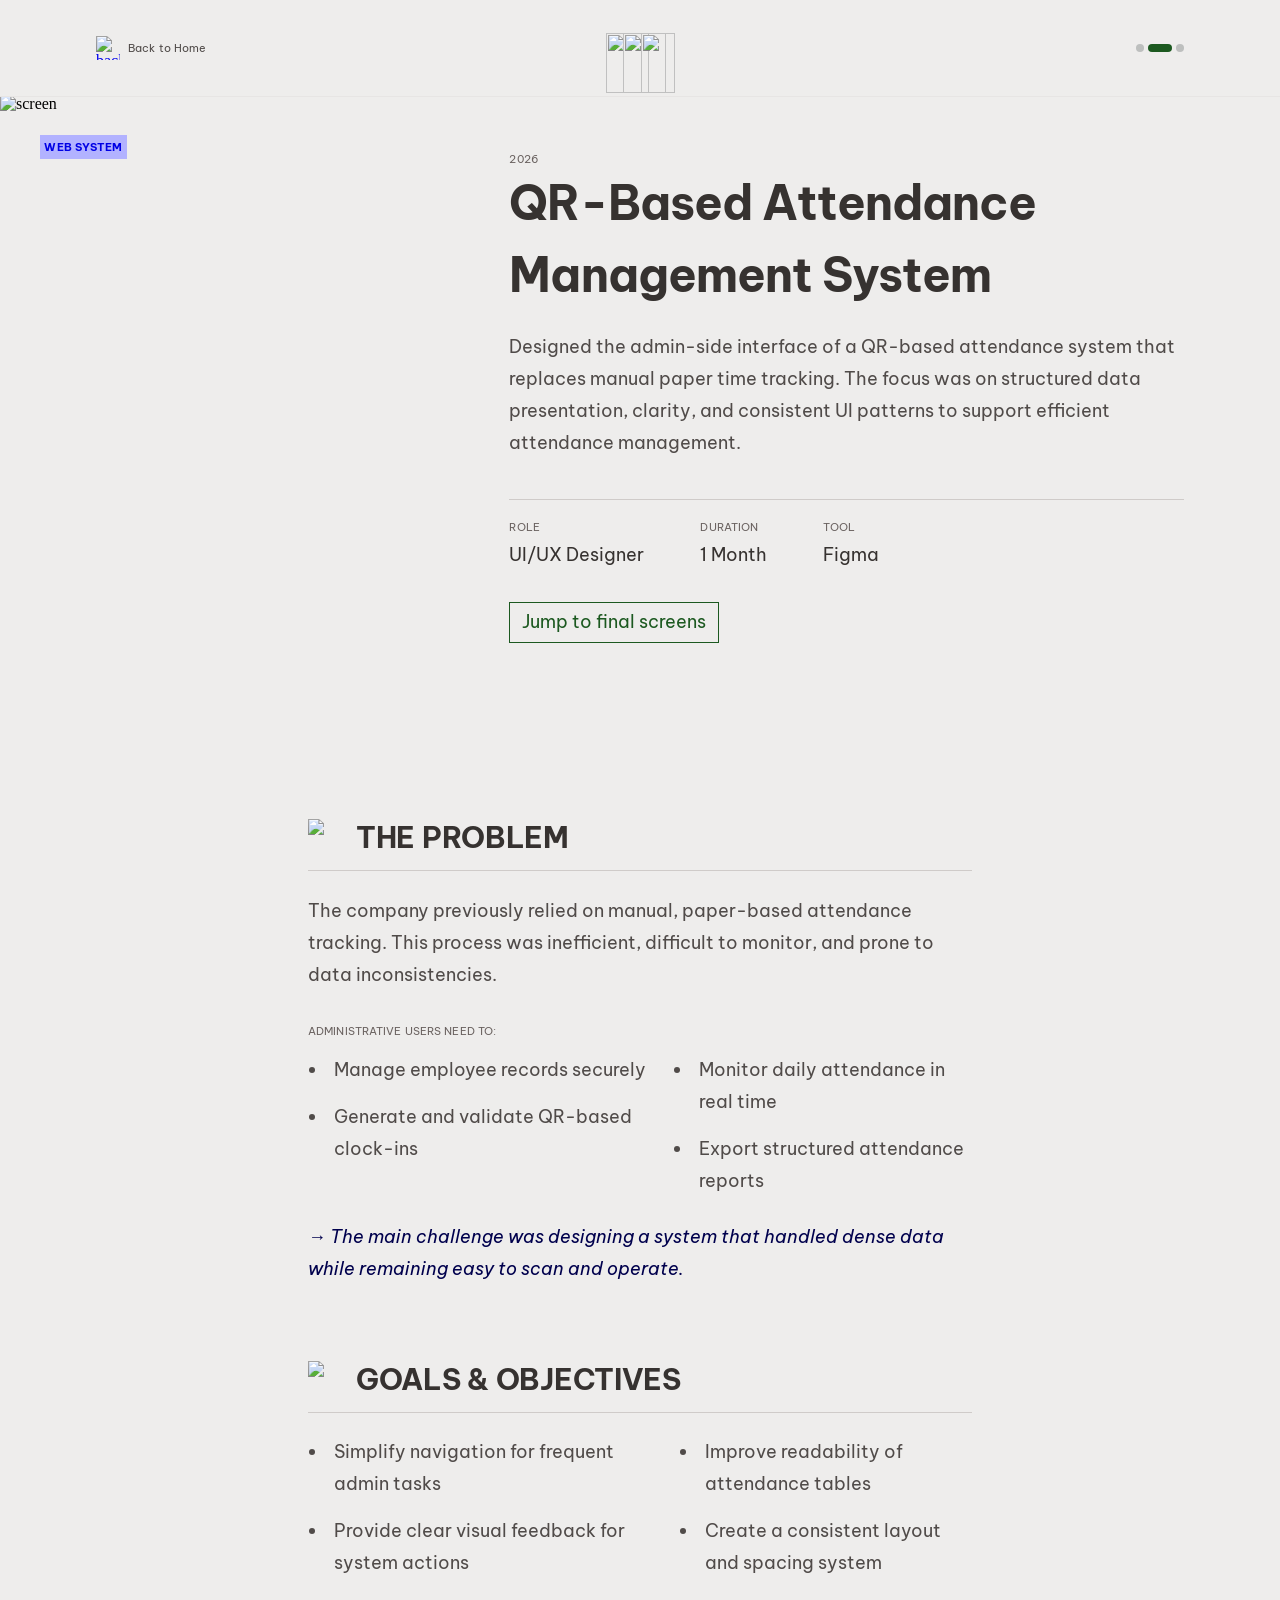
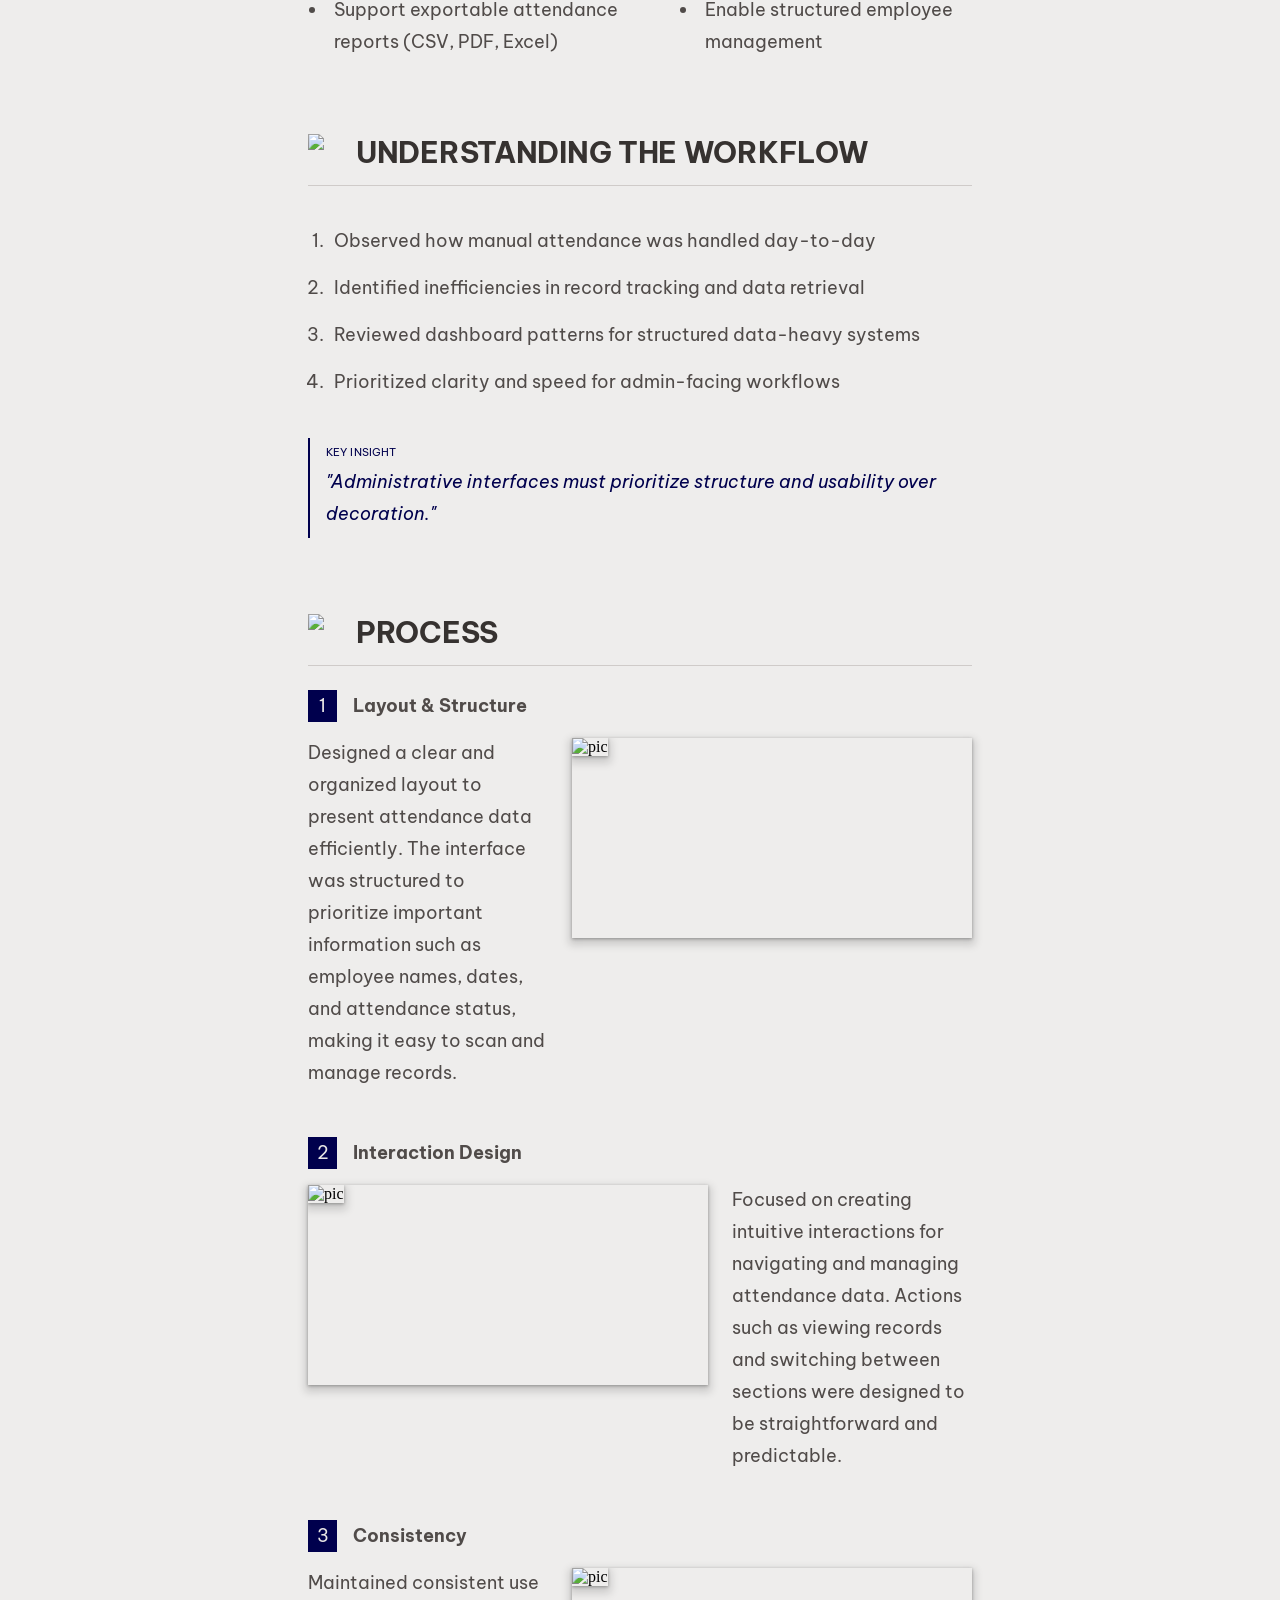
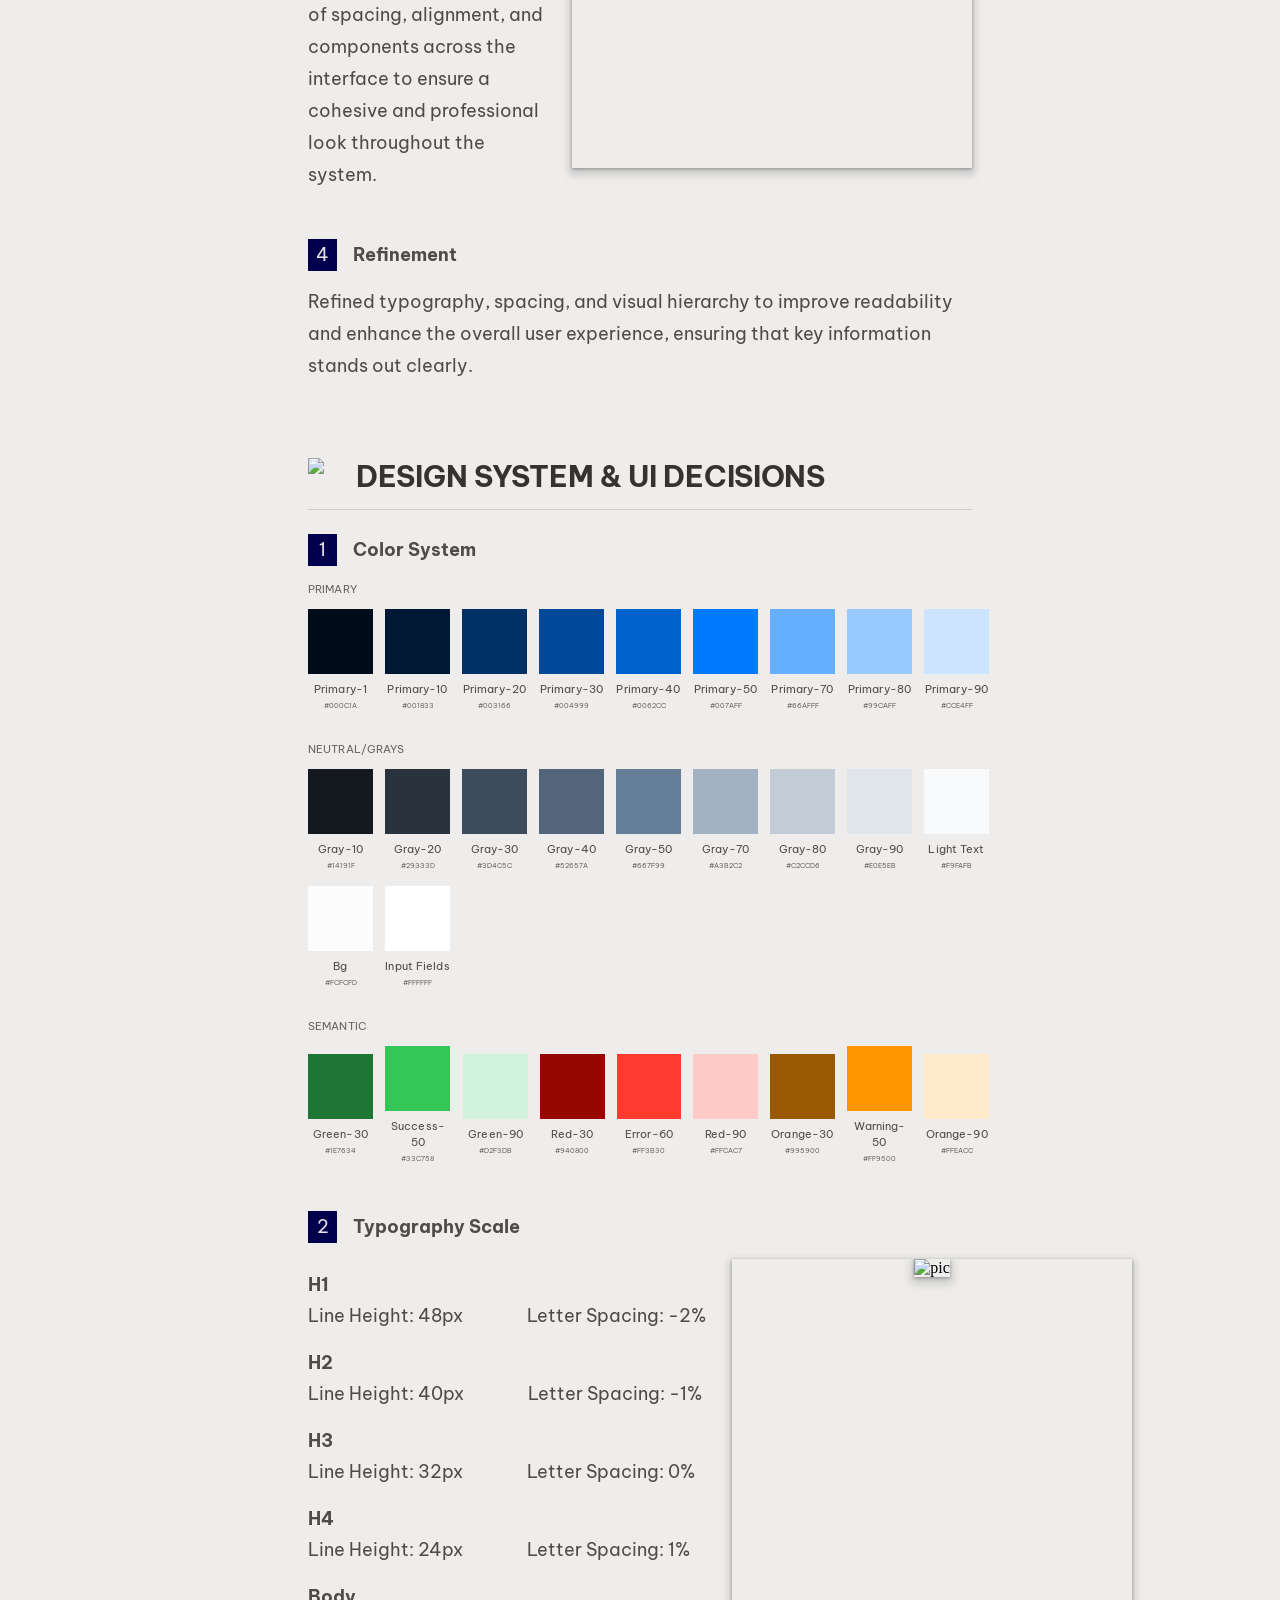
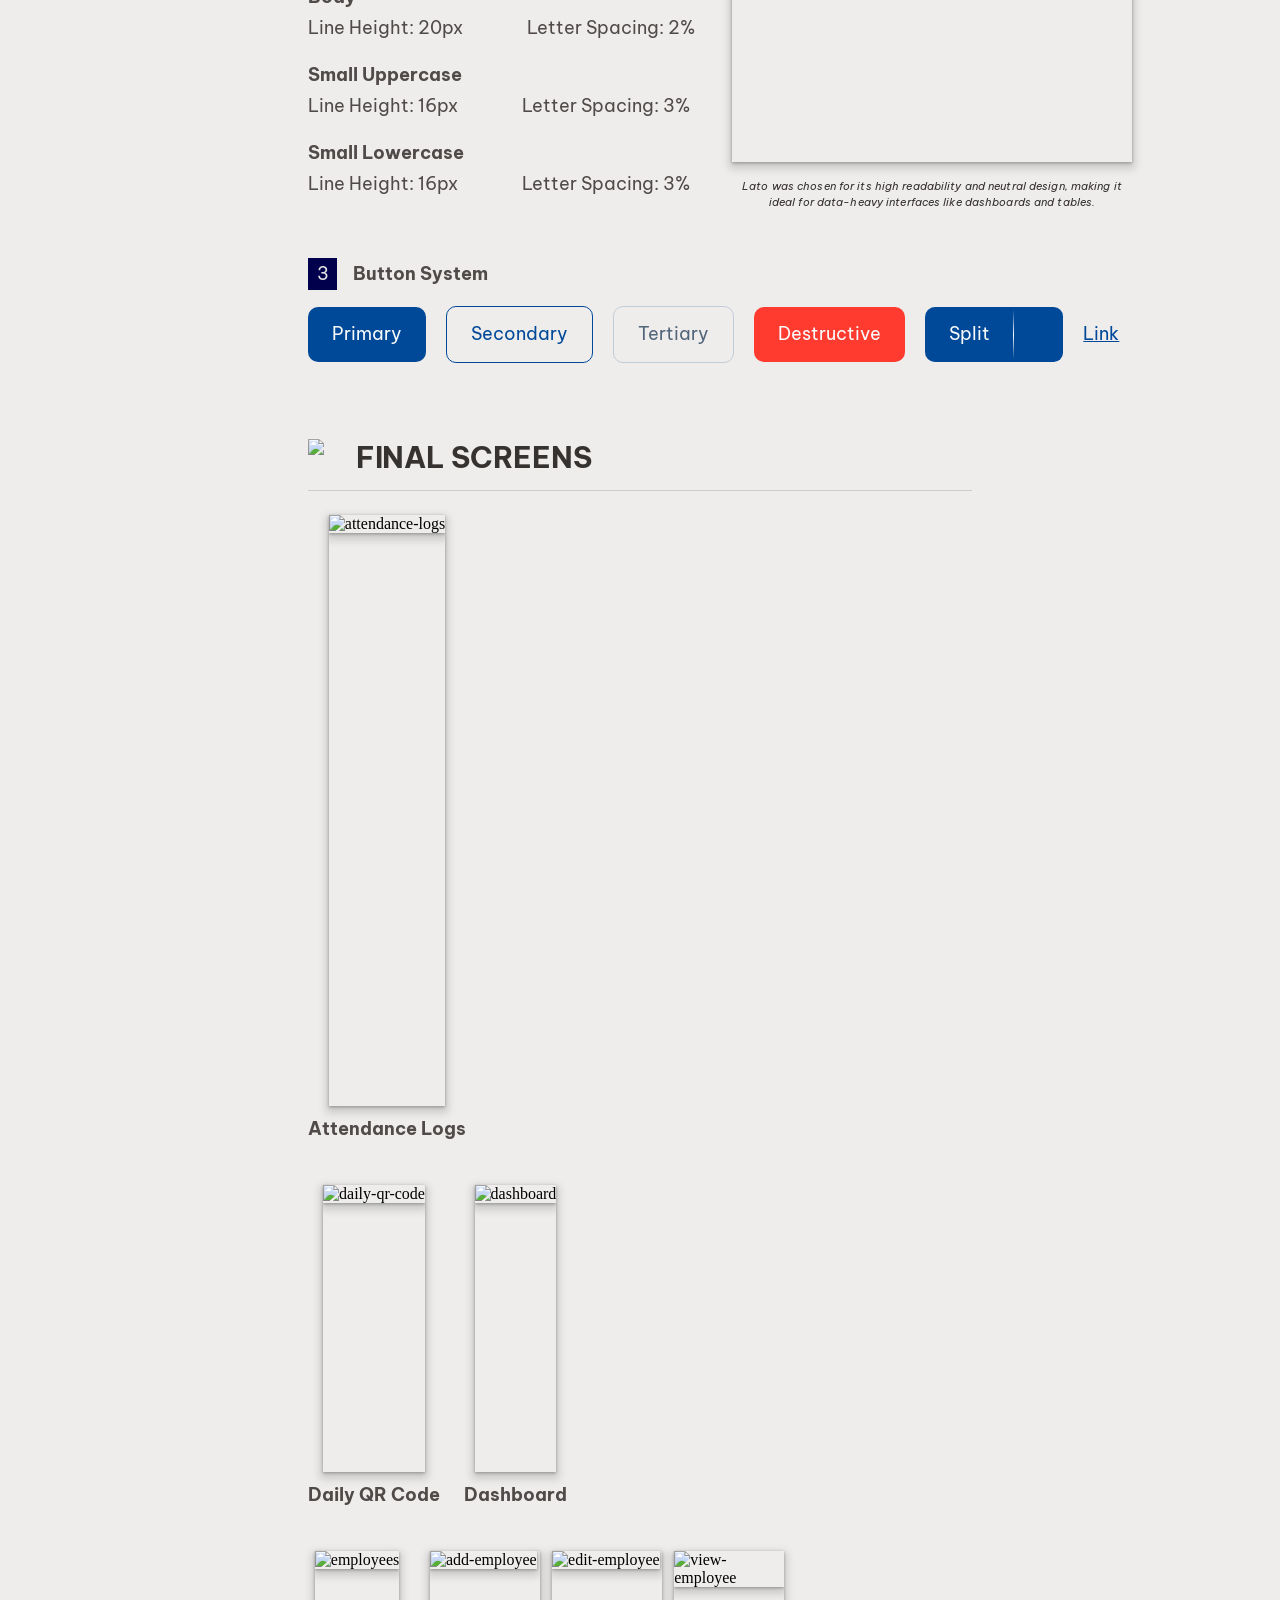
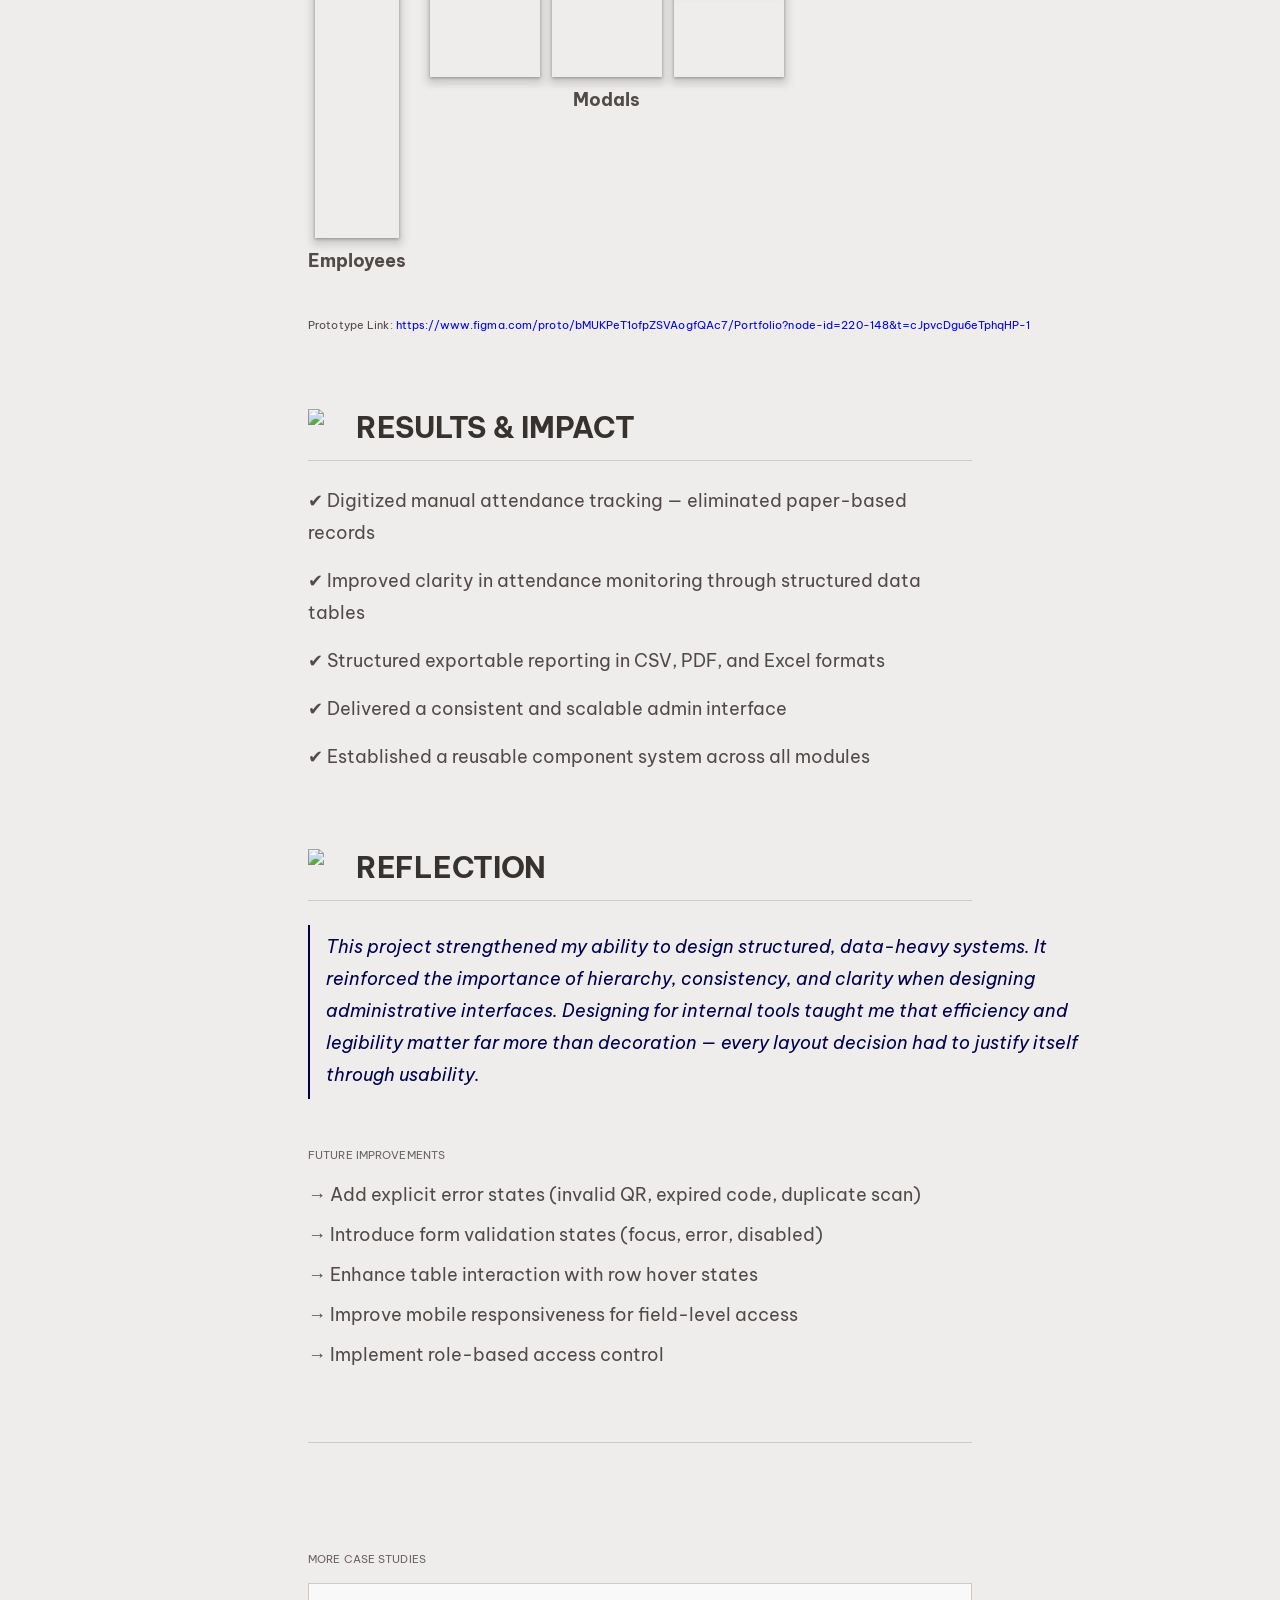
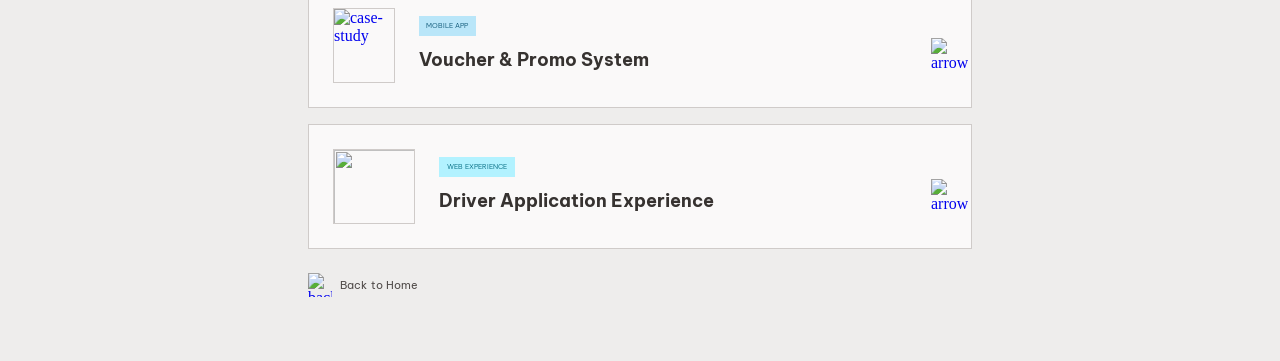
==== casestudy1.html @ ff1cb056 "portfolio launch" ====
<!DOCTYPE html>
<html>
  <head>
    <meta name="viewport" content="width=device-width, initial-scale=1" />
    <meta charset="utf-8" />
    <link rel="stylesheet" href="globals.css" />
    <link rel="stylesheet" href="styleguide.css" />
    <link rel="stylesheet" href="casestudiesstyle.css" />
    <link href="https://fonts.googleapis.com/css2?family=EB+Garamond:ital,wght@0,400;0,500&display=swap" rel="stylesheet">
    <link href="https://fonts.googleapis.com/css2?family=Be+Vietnam+Pro:wght@100;300;400;500;600;700;800;900&display=swap" rel="stylesheet">
  </head>
  <body>
    <div class="header">
        <div class="header-content">
            <a href="index.html#secondcs" class="back-button" style="text-decoration: none; cursor: pointer;">
                <img class="back-arrow" src="icons/back-arrow.svg" alt="back arrow">
                <div class="back-to-portfolio">Back to Home</div>
            </a>
            <div class="logo">
                <img class="r" src="images/r.png" />
                <img class="b" src="images/b.png" />
                <img class="j" src="images/j.png" />
            </div>
            <div class="next-page-indicator">
                <a href="casestudy4.html" class="previous-right-circle" style="text-decoration: none;"></a>
                <div class="long-rectangle-center"></div>
                <a href="casestudy2.html" class="next-left-circle" style="text-decoration: none;"></a>
            </div>
        </div>
    </div>
    <section class="hero">
        <div class="left-side">
            <img class="mockup" src="images/Mockuuups Free Clean desk with Dell display mockup.jpeg" alt="screen">
            <div class="tag">
                <div class="soft-app-border"><div class="soft-app">WEB SYSTEM</div></div>
            </div>
        </div>
        <div class="right-side">
            <div class="right-side-content">
                <div class="top-part">
                    <div class="date-and-title">
                        <div class="date">2026</div>
                        <div class="title">QR-Based Attendance Management System</div>
                    </div>
                    <p class="description">Designed the admin-side interface of a QR-based attendance system that replaces manual paper time tracking. The focus was on structured data presentation, clarity, and consistent UI patterns to support efficient attendance management.</p>
                </div>
                <div class="bottom-part">
                    <div class="role-content">
                        <div class="title">ROLE</div>
                        <div class="role">UI/UX Designer</div>
                    </div>
                    <div class="duration-content">
                        <div class="title">DURATION</div>
                        <div class="duration">1 Month</div>
                    </div>
                    <div class="tool-content">
                        <div class="title">TOOL</div>
                        <div class="tool">Figma</div>
                    </div>
                </div>
                <a href="#final" class="frame-7" style="text-decoration: none;">
                    <div class="text-wrapper-7">Jump to final screens</div>
                </a>
            </div>
        </div>
    </section>
    <section class="the-problem">
       <div class="title-and-icon">
            <div class="icon"><img src="icons/the problem.svg"></div>
            <div class="title">THE PROBLEM</div>
       </div>
       <p class="description">The company previously relied on manual, paper-based attendance tracking. This process was inefficient, difficult to monitor, and prone to data inconsistencies.</p>
       <div class="admin-user-needs">
            <div class="title">ADMINISTRATIVE USERS NEED TO:</div>
            <div class="content">
                <ul class="first-column">
                    <li class="manage">Manage employee records securely</li>
                    <li class="generate">Generate and validate QR-based clock-ins</li>
                </ul>
                <ul class="second-column">
                    <li class="monitor">Monitor daily attendance in real time</li>
                    <li class="export">Export structured attendance reports</li>
                </ul>
            </div>
        </div>
        <div class="challenge">→ The main challenge was designing a system that handled dense data while remaining easy to scan and operate.</div>
       </div>
    </section>
    <section class="goals-and-objectives">
        <div class="title-and-icon">
            <div class="icon"><img src="icons/goals & objectives.svg"></div>
            <div class="title">GOALS & OBJECTIVES</div>
       </div>
       <div class="content">
            <ul class="first-column">
                <li class="manage">Simplify navigation for frequent admin tasks</li>
                <li class="generate">Provide clear visual feedback for system actions</li>
                <li class="generate">Support exportable attendance reports (CSV, PDF, Excel)</li>
            </ul>
            <ul class="second-column">
                <li class="monitor">Improve readability of attendance tables</li>
                <li class="export">Create a consistent layout and spacing system</li>
                <li class="generate">Enable structured employee management</li>
            </ul>
        </div>
    </section>
    <section class="understanding-the-workflow">
        <div class="title-and-icon">
            <div class="icon"><img src="icons/understanding the workflow.svg"></div>
            <div class="title">UNDERSTANDING THE WORKFLOW</div>
       </div>
        <div class="content">
            <ol class="steps">
                <li class="observed">Observed how manual attendance was handled day-to-day</li>
                <li class="identified">Identified inefficiencies in record tracking and data retrieval</li>
                <li class="reviewed">Reviewed dashboard patterns for structured data-heavy systems</li>
                <li class="prioritized">Prioritized clarity and speed for admin-facing workflows</li>
            </ol>
        </div>
        <div class="insight">
            <div class="key-insight">KEY INSIGHT</div>
            <div class="challenge">"Administrative interfaces must prioritize structure and usability over decoration."
        </div>
    </section>
    <section class="process">
        <div class="title-and-icon">
            <div class="icon"><img src="icons/process.svg"></div>
            <div class="title">PROCESS</div>
       </div>
        <div class="layout-and-hierarchy">
            <div class="process-title">
                <div class="border"><div class="number">1</div></div>
                <div class="name">Layout & Structure</div>
            </div>
            <div class="content">
                <div class="text-side">Designed a clear and organized layout to present attendance data efficiently. The interface was structured to prioritize important information such as employee names, dates, and attendance status, making it easy to scan and manage records.
                </div>
                <div class="picture-side">
                    <div class="image-container">
                        <img class="picture-2" src="images/layout & hierarchy.png" alt="pic">
                        <div class="image-overlay">
                            <button class="overlay-btn zoom-btn">Click for a larger view</button>
                            <button class="overlay-btn stay-btn">Stay with this view</button>
                        </div>
                    </div>
                </div>
            </div>
        </div>
        <div class="grid-and-spacing">
            <div class="process-title">
                <div class="border"><div class="number">2</div></div>
                <div class="name">Interaction Design</div>
            </div>
            <div class="content">
                <div class="picture-side">
                    <div class="image-container">
                        <img class="picture" src="images/interaction design cs1.png" alt="pic">
                        <div class="image-overlay">
                            <button class="overlay-btn zoom-btn">Click for a larger view</button>
                            <button class="overlay-btn stay-btn">Stay with this view</button>
                        </div>
                    </div>
                </div>
                <div class="text-side">Focused on creating intuitive interactions for navigating and managing attendance data. Actions such as viewing records and switching between sections were designed to be straightforward and predictable.</div>
            </div>
        </div>
        <div class="typography">
            <div class="process-title">
                <div class="border"><div class="number">3</div></div>
                <div class="name">Consistency</div>
            </div>
            <div class="content">
                <div class="text-side">Maintained consistent use of spacing, alignment, and components across the interface to ensure a cohesive and professional look throughout the system.</div>
                <div class="picture-side">
                    <div class="image-container">
                        <img class="picture" src="images/consistency qr.png" alt="pic">
                        <div class="image-overlay">
                            <button class="overlay-btn zoom-btn">Click for a larger view</button>
                            <button class="overlay-btn stay-btn">Stay with this view</button>
                        </div>
                    </div>
                </div>
            </div>
        </div>
        <div class="refinement">
            <div class="process-title">
                <div class="border"><div class="number">4</div></div>
                <div class="name">Refinement</div>
            </div>
            <div class="content">
                <div class="text-side">Refined typography, spacing, and visual hierarchy to improve readability and enhance the overall user experience, ensuring that key information stands out clearly.</div>
            </div>
        </div>
    </section>
    <section class="design-system-and-ui-decisions">
        <div class="title-and-icon">
            <div class="icon"><img src="icons/design system & ui decisions.svg"></div>
            <div class="title">DESIGN SYSTEM & UI DECISIONS</div>
       </div>
       <div class="color-system">
            <div class="design-system-title">
                <div class="border"><div class="number">1</div></div>
                <div class="name">Color System</div>
            </div>
            <div class="primary-colors">
                <div class="primary">PRIMARY</div>
                <div class="colors">
                    <div class="primary-1">
                        <div class="rectangle"></div>
                        <div class="name-and-hex">
                            <div class="color-name">Primary-1</div>
                            <div class="hex">#000C1A</div>
                        </div>
                    </div>
                    <div class="primary-10">
                        <div class="rectangle"></div>
                        <div class="name-and-hex">
                            <div class="color-name">Primary-10</div>
                            <div class="hex">#001833</div>
                        </div>
                    </div>
                    <div class="primary-20">
                        <div class="rectangle"></div>
                        <div class="name-and-hex">
                            <div class="color-name">Primary-20</div>
                            <div class="hex">#003166</div>
                        </div>
                    </div>
                    <div class="primary-30">
                        <div class="rectangle"></div>
                        <div class="name-and-hex">
                            <div class="color-name">Primary-30</div>
                            <div class="hex">#004999</div>
                        </div>
                    </div>
                    <div class="primary-40">
                        <div class="rectangle"></div>
                        <div class="name-and-hex">
                            <div class="color-name">Primary-40</div>
                            <div class="hex">#0062CC</div>
                        </div>
                    </div>
                    <div class="primary-50">
                        <div class="rectangle"></div>
                        <div class="name-and-hex">
                            <div class="color-name">Primary-50</div>
                            <div class="hex">#007AFF</div>
                        </div>
                    </div>
                    <div class="primary-70">
                        <div class="rectangle"></div>
                        <div class="name-and-hex">
                            <div class="color-name">Primary-70</div>
                            <div class="hex">#66AFFF</div>
                        </div>
                    </div>
                    <div class="primary-80">
                        <div class="rectangle"></div>
                        <div class="name-and-hex">
                            <div class="color-name">Primary-80</div>
                            <div class="hex">#99CAFF</div>
                        </div>
                    </div>
                    <div class="primary-90">
                        <div class="rectangle"></div>
                        <div class="name-and-hex">
                            <div class="color-name">Primary-90</div>
                            <div class="hex">#CCE4FF</div>
                        </div>
                    </div>
                </div>
            </div>
            <div class="neutral-colors">
                <div class="neutral">NEUTRAL/GRAYS</div>
                <div class="colors">
                    <div class="gray-10">
                        <div class="rectangle"></div>
                        <div class="name-and-hex">
                            <div class="color-name">Gray-10</div>
                            <div class="hex">#14191F</div>
                        </div>
                    </div>
                    <div class="gray-20">
                        <div class="rectangle"></div>
                        <div class="name-and-hex">
                            <div class="color-name">Gray-20</div>
                            <div class="hex">#29333D</div>
                        </div>
                    </div>
                    <div class="gray-30">
                        <div class="rectangle"></div>
                        <div class="name-and-hex">
                            <div class="color-name">Gray-30</div>
                            <div class="hex">#3D4C5C</div>
                        </div>
                    </div>
                    <div class="gray-40">
                        <div class="rectangle"></div>
                        <div class="name-and-hex">
                            <div class="color-name">Gray-40</div>
                            <div class="hex">#52657A</div>
                        </div>
                    </div>
                    <div class="gray-50">
                        <div class="rectangle"></div>
                        <div class="name-and-hex">
                            <div class="color-name">Gray-50</div>
                            <div class="hex">#667F99</div>
                        </div>
                    </div>
                    <div class="gray-70">
                        <div class="rectangle"></div>
                        <div class="name-and-hex">
                            <div class="color-name">Gray-70</div>
                            <div class="hex">#A3B2C2</div>
                        </div>
                    </div>
                    <div class="gray-80">
                        <div class="rectangle"></div>
                        <div class="name-and-hex">
                            <div class="color-name">Gray-80</div>
                            <div class="hex">#C2CCD6</div>
                        </div>
                    </div>
                    <div class="gray-90">
                        <div class="rectangle"></div>
                        <div class="name-and-hex">
                            <div class="color-name">Gray-90</div>
                            <div class="hex">#E0E5EB</div>
                        </div>
                    </div>
                    <div class="light-text">
                        <div class="rectangle"></div>
                        <div class="name-and-hex">
                            <div class="color-name">Light Text</div>
                            <div class="hex">#F9FAFB</div>
                        </div>
                    </div>
                </div>
                <div class="second-row">
                    <div class="bg">
                        <div class="rectangle"></div>
                        <div class="name-and-hex">
                            <div class="color-name">Bg</div>
                            <div class="hex">#FCFCFD</div>
                        </div>
                    </div>
                    <div class="input-fields">
                        <div class="rectangle"></div>
                        <div class="name-and-hex">
                            <div class="color-name">Input Fields</div>
                            <div class="hex">#FFFFFF</div>
                        </div>
                    </div>
                </div>
            </div>
            <div class="semantic-colors">
                <div class="semantic">SEMANTIC</div>
                <div class="colors">
                    <div class="green-30">
                        <div class="rectangle"></div>
                        <div class="name-and-hex">
                            <div class="color-name">Green-30</div>
                            <div class="hex">#1E7634</div>
                        </div>
                    </div>
                    <div class="success-50">
                        <div class="rectangle"></div>
                        <div class="name-and-hex">
                            <div class="color-name">Success-50</div>
                            <div class="hex">#33C758</div>
                        </div>
                    </div>
                    <div class="green-90">
                        <div class="rectangle"></div>
                        <div class="name-and-hex">
                            <div class="color-name">Green-90</div>
                            <div class="hex">#D2F3DB</div>
                        </div>
                    </div>
                    <div class="red-30">
                        <div class="rectangle"></div>
                        <div class="name-and-hex">
                            <div class="color-name">Red-30</div>
                            <div class="hex">#940800</div>
                        </div>
                    </div>
                    <div class="error-60">
                        <div class="rectangle"></div>
                        <div class="name-and-hex">
                            <div class="color-name">Error-60</div>
                            <div class="hex">#FF3B30</div>
                        </div>
                    </div>
                    <div class="red-90">
                        <div class="rectangle"></div>
                        <div class="name-and-hex">
                            <div class="color-name">Red-90</div>
                            <div class="hex">#FFCAC7</div>
                        </div>
                    </div>
                    <div class="orange-30">
                        <div class="rectangle"></div>
                        <div class="name-and-hex">
                            <div class="color-name">Orange-30</div>
                            <div class="hex">#995900</div>
                        </div>
                    </div>
                    <div class="warning-50">
                        <div class="rectangle"></div>
                        <div class="name-and-hex">
                            <div class="color-name">Warning-50</div>
                            <div class="hex">#FF9500</div>
                        </div>
                    </div>
                    <div class="orange-90">
                        <div class="rectangle"></div>
                        <div class="name-and-hex">
                            <div class="color-name">Orange-90</div>
                            <div class="hex">#FFEACC</div>
                        </div>
                    </div>
                </div>
            </div>
       </div>
       <div class="typography-scale">
            <div class="design-system-title">
                <div class="border"><div class="number">2</div></div>
                <div class="name">Typography Scale</div>
            </div>
            <div class="content">
                <div class="scale">
                    <div class="h1">
                        <div class="scale-title">H1</div>
                        <div class="scale-info">
                            <div class="line-height">Line Height: 48px</div>
                            <div class="letter-spacing">Letter Spacing: -2%</div>
                        </div>
                    </div>
                    <div class="h2">
                        <div class="scale-title">H2</div>
                        <div class="scale-info">
                            <div class="line-height">Line Height: 40px</div>
                            <div class="letter-spacing">Letter Spacing: -1%</div>
                        </div>
                    </div>
                    <div class="h3">
                        <div class="scale-title">H3</div>
                        <div class="scale-info">
                            <div class="line-height">Line Height: 32px</div>
                            <div class="letter-spacing">Letter Spacing: 0%</div>
                        </div>
                    </div>
                    <div class="h4">
                        <div class="scale-title">H4</div>
                        <div class="scale-info">
                            <div class="line-height">Line Height: 24px</div>
                            <div class="letter-spacing">Letter Spacing: 1%</div>
                        </div>
                    </div>
                    <div class="body">
                        <div class="scale-title">Body</div>
                        <div class="scale-info">
                            <div class="line-height">Line Height: 20px</div>
                            <div class="letter-spacing">Letter Spacing: 2%</div>
                        </div>
                    </div>
                    <div class="small-uppercase">
                        <div class="scale-title">Small Uppercase</div>
                        <div class="scale-info">
                            <div class="line-height">Line Height: 16px</div>
                            <div class="letter-spacing">Letter Spacing: 3%</div>
                        </div>
                    </div>
                    <div class="small-lowercase">
                        <div class="scale-title">Small Lowercase</div>
                        <div class="scale-info">
                            <div class="line-height">Line Height: 16px</div>
                            <div class="letter-spacing">Letter Spacing: 3%</div>
                        </div>
                    </div>
                </div>
                <div class="scale-picture">
                    <div class="image-container">
                        <img class="scale-pic" src="images/typography scale.png" alt="pic">
                        <div class="image-overlay">
                            <button class="overlay-btn zoom-btn">Click for a larger view</button>
                            <button class="overlay-btn stay-btn">Stay with this view</button>
                        </div>
                    </div>
                    <p class="font-explain">Lato was chosen for its high readability and neutral design, making it ideal for data-heavy interfaces like dashboards and tables.</p>
                </div>
            </div>
       </div>
       <div class="button-system">
            <div class="design-system-title">
                <div class="border"><div class="number">3</div></div>
                <div class="name">Button System</div>
            </div>
            <div class="button-types">
                <div class="primary-button">
                    <div class="button-name">Primary</div>
                </div>
                <div class="secondary-button">
                    <div class="button-name">Secondary</div>
                </div>
                <div class="tertiary-button">
                    <div class="button-name">Tertiary</div>
                </div>
                <div class="destructive-button">
                    <div class="button-name">Destructive</div>
                </div>
                <div class="split-button">
                    <div class="split-button-border">
                        <div class="button-name">Split</div>
                    </div>
                    <div class="dropdown">
                        <div class="dropdown-icon">
                            <img class="drop-icon" src="icons/dropdown.svg" alt="">
                        </div>
                    </div>
                </div>
                <div class="link">
                    <div class="button-name">Link</div>
                </div>
            </div>
       </div>
    </section>
    <section class="final-screens" id="final">
        <div class="title-and-icon">
            <div class="icon"><img src="icons/final screens.svg"></div>
            <div class="title">FINAL SCREENS</div>
       </div>
       <div class="pic-contents">
            <div class="first-set">
                <div class="attendance-logs">
                    <div class="attendance-logs-info">
                        <div class="image-container">
                            <img class="attendance-logs-pic" src="images/🔗 Attendance Logs page.png" alt="attendance-logs">
                            <div class="image-overlay">
                                <button class="overlay-btn zoom-btn">Click for a larger view</button>
                                <button class="overlay-btn stay-btn">Stay with this view</button>
                            </div>
                        </div>
                    </div>
                    <div class=
                    "pic-name">Attendance Logs</div>
                </div>
            </div>
            <div class="second-set">
                <div class="daily-qr-code">
                    <div class="daily-qr-code-info">
                        <div class="image-container">
                            <img class="daily-qr-code-pic" src="images/Daily QR Code page.png" alt="daily-qr-code">
                            <div class="image-overlay">
                                <button class="overlay-btn zoom-btn">Click for a larger view</button>
                                <button class="overlay-btn stay-btn">Stay with this view</button>
                            </div>
                        </div>
                    </div>
                    <div class="pic-name">Daily QR Code</div>
                </div>
                <div class="dashboard">
                    <div class="dashboard-info">
                        <div class="image-container">
                            <img class="dashboard-pic" src="images/Dashboard page.png" alt="dashboard">
                            <div class="image-overlay">
                                <button class="overlay-btn zoom-btn">Click for a larger view</button>
                                <button class="overlay-btn stay-btn">Stay with this view</button>
                            </div>
                        </div>
                    </div>
                    <div class="pic-name">Dashboard</div>
                </div>
            </div>
            <div class="third-set">
                <div class="employees">
                    <div class="employees-info">
                        <div class="image-container">
                            <img class="employees-pic" src="images/Employees page.png" alt="employees">
                            <div class="image-overlay">
                                <button class="overlay-btn zoom-btn">Click for a larger view</button>
                                <button class="overlay-btn stay-btn">Stay with this view</button>
                            </div>
                        </div>
                    </div>
                    <div class="pic-name">Employees</div>
                </div>
                <div class="modals">
                    <div class="modals-info">
                        <div class="image-container">
                            <img class="modals-pic" src="images/add employee modal.png" alt="add-employee">
                            <div class="image-overlay">
                                <button class="overlay-btn zoom-btn">Click for a larger view</button>
                                <button class="overlay-btn stay-btn">Stay with this view</button>
                            </div>
                        </div>
                        <div class="image-container">
                            <img class="modals-pic" src="images/edit employee modal.png" alt="edit-employee">
                            <div class="image-overlay">
                                <button class="overlay-btn zoom-btn">Click for a larger view</button>
                                <button class="overlay-btn stay-btn">Stay with this view</button>
                            </div>
                        </div>
                        <div class="image-container">
                            <img class="modals-pic" src="images/view employee modal.png" alt="view-employee">
                            <div class="image-overlay">
                                <button class="overlay-btn zoom-btn">Click for a larger view</button>
                                <button class="overlay-btn stay-btn">Stay with this view</button>
                            </div>
                        </div>
                    </div>
                    <div class="pic-name">Modals</div>
                </div>
            </div>
            <div class="prototype-link">
            Prototype Link: <a href="https://www.figma.com/proto/bMUKPeT1ofpZSVAogfQAc7/Portfolio?node-id=220-148&t=cJpvcDgu6eTphqHP-1" target="_blank">https://www.figma.com/proto/bMUKPeT1ofpZSVAogfQAc7/Portfolio?node-id=220-148&t=cJpvcDgu6eTphqHP-1</a>
            </div>
       </div>
    </section>
    <section class="results-and-impact">
        <div class="title-and-icon">
            <div class="icon"><img src="icons/result and impact.svg"></div>
            <div class="title">RESULTS & IMPACT</div>
       </div>
       <div class="results-content">
            <div class="results-text">✔ Digitized manual attendance tracking — eliminated paper-based records</div>
            <div class="results-text">✔ Improved clarity in attendance monitoring through structured data tables</div>
            <div class="results-text">✔ Structured exportable reporting in CSV, PDF, and Excel formats</div>
            <div class="results-text">✔ Delivered a consistent and scalable admin interface</div>
            <div class="results-text">✔ Established a reusable component system across all modules</div>
       </div>
    </section>
    <section class="reflection">
        <div class="title-and-icon">
            <div class="icon"><img src="icons/reflection.svg"></div>
            <div class="title">REFLECTION</div>
       </div>
       <div class="reflection-content">
            <div class="reflection-box">
                <p class="reflection-text">This project strengthened my ability to design structured, data-heavy systems. It reinforced the importance of hierarchy, consistency, and clarity when designing administrative interfaces. Designing for internal tools taught me that efficiency and legibility matter far more than decoration — every layout decision had to justify itself through usability.</p>
            </div>
            <div class="future-improvements">
                <div class="future-improvements-title">FUTURE IMPROVEMENTS</div>
                <div class="future-improvements-content">
                    <div class="future-improvements-text">→ Add explicit error states (invalid QR, expired code, duplicate scan)</div>
                    <div class="future-improvements-text">→ Introduce form validation states (focus, error, disabled)</div>
                    <div class="future-improvements-text">→ Enhance table interaction with row hover states</div>
                    <div class="future-improvements-text">→ Improve mobile responsiveness for field-level access</div>
                    <div class="future-improvements-text">→ Implement role-based access control</div>
                </div>
            </div>
       </div>
    </section>
    <section class="more-case-studies">
        <div class="option">
            <div class="more-case-studies-title">MORE CASE STUDIES</div>
            <a class="next-case-study-border" href="casestudy2.html" style="text-decoration: none; cursor: pointer;">
                <div class="next-case-study">
                    <div class="next-case-study-content">
                        <img class="next-case-study-pic" src="images/Cards.png" alt="case-study">
                        <div class="soft-app-and-title">
                            <div class="more-case-studies-soft-app-border">
                                <div class="soft-app-name">MOBILE APP</div>
                            </div>
                            <div class="next-case-study-title">Voucher & Promo System</div>
                        </div>
                    </div>
                    <div class="more-case-studies-arrow">
                        <img class="more-arrow" src="icons/more case studies arrow.svg" alt="arrow">
                    </div>
                </div>
            </a>
            <a class="next-case-study-border" href="casestudy3.html" style="text-decoration: none; cursor: pointer;">
                <div class="next-case-study">
                    <div class="next-case-study-content">
                        <img class="next-case-study-pic" src="images/_Apply as Driver_ page.png" alt="">
                        <div class="soft-app-and-title">
                            <div class="more-case-studies-soft-app-border-2">
                                <div class="soft-app-name-2">WEB EXPERIENCE</div>
                            </div>
                            <div class="next-case-study-title">Driver Application Experience</div>
                        </div>
                    </div>
                    <div class="more-case-studies-arrow">
                        <img class="more-arrow" src="icons/more case studies arrow.svg" alt="arrow">
                    </div>
                </div>
            </a>
        </div>
        <a href="index.html#secondcs" class="back-button" style="text-decoration: none; cursor: pointer;">
            <img class="back-arrow" src="icons/back-arrow.svg" alt="back arrow">
            <div class="back-to-portfolio">Back to Home</div>
        </a>
    </section>
    <div id="lightbox-overlay" class="lightbox-hidden">
        <span id="lightbox-close">&times;</span>
        <img id="lightbox-img" src="" alt="Large View">
    </div>
    <button id="back-to-top" class="back-to-top">
        <svg width="24" height="24" viewBox="0 0 24 24" fill="none" stroke="currentColor" stroke-width="2">
            <path d="M18 15l-6-6-6 6"/>
        </svg>
    </button>
    <script src="script.js"></script>
  </body>
</html>
---- globals.css ----
@import url("https://cdnjs.cloudflare.com/ajax/libs/meyer-reset/2.0/reset.min.css");

/* Google Fonts - Be Vietnam Pro (main body font) */
@import url('https://fonts.googleapis.com/css2?family=Be+Vietnam+Pro:wght@300;400;500;600;700&display=swap');

/* Google Fonts - EB Garamond (for subtitle / role text) */
@import url('https://fonts.googleapis.com/css2?family=EB+Garamond:wght@400&display=swap');

* {
  -webkit-font-smoothing: antialiased;
  box-sizing: border-box;
}

html,
body {
  padding: 0;
  margin: 0;
  height: 100%;
  width: 100%;
  background-color: var(--gray-93);
}

h1, h2, h3, h4, h5, h6, p, ul, li {
  margin: 0;
  padding: 0;
}


/* Focus style for accessibility */
button:focus-visible {
  outline: 2px solid #4a90e2 !important;
  outline: -webkit-focus-ring-color auto 5px !important;
}

a {
  text-decoration: none;
}
---- styleguide.css ----
:root {
  --main-primary-10: rgba(31, 25, 23, 1);
  --main-secondary-80: rgba(189, 191, 190, 1);
  --main-accent-20: rgba(28, 89, 32, 1);
  --bg-primary-95: rgba(244, 241, 240, 1);
  --primary-30: rgba(91, 73, 67, 1);
  --light-text-98: rgba(250, 249, 249, 1);
  --secondary-40: rgba(88, 91, 89, 1);
  --primary-50: rgba(149, 121, 112, 1);
  --primary-40: rgba(120, 97, 89, 1);
  --accent-50: rgba(73, 197, 81, 1);
  --periwinkle-85: rgba(178, 178, 255, 1);
  --navy-25: rgba(0, 0, 229, 1);
  --navy-15: rgba(0, 0, 77, 1);
  --gray-10: rgba(27, 25, 24, 1);
  --gray-20: rgba(54, 50, 48, 1);
  --gray-30: rgba(80, 75, 73, 1);
  --gray-40: rgba(107, 99, 97, 1);
  --gray-50: rgba(134, 124, 121, 1);
  --gray-60: rgba(158, 150, 148, 1);
  --gray-70: rgba(182, 177, 175, 1);
  --gray-80: rgba(207, 203, 201, 1);
  --gray-90: rgba(231, 229, 228, 1);
  --gray-93: rgba(238, 237, 236, 1);
  --gray-95: rgba(243, 242, 242, 1);

  /* Font variables - updated for accuracy */
  --body-font-family: "Be Vietnam Pro", Helvetica, sans-serif;
  --body-font-weight: 400;
  --body-font-size: 18px;
  --body-letter-spacing: 0px;
  --body-line-height: 32px;
  --body-font-style: normal;

  --uppercase-small-font-family: "Be Vietnam Pro", Helvetica, sans-serif;
  --uppercase-small-font-weight: 300;
  --uppercase-small-font-size: 7px;
  --uppercase-small-letter-spacing: 0.14px;
  --uppercase-small-line-height: 12px;
  --uppercase-small-font-style: normal;

  --small-font-family: "Be Vietnam Pro", Helvetica, sans-serif;
  --small-font-weight: 400;
  --small-font-size: 11px;
  --small-letter-spacing: 0.11px;
  --small-line-height: 16px;
  --small-font-style: normal;

  --h-6-font-family: "Be Vietnam Pro", Helvetica, sans-serif;
  --h-6-font-weight: 400;
  --h-6-font-size: 29px;
  --h-6-letter-spacing: -0.29px;
  --h-6-line-height: 48px;
  --h-6-font-style: normal;

  --h-5-font-family: "Be Vietnam Pro", Helvetica, sans-serif;
  --h-5-font-weight: 400;
  --h-5-font-size: 47px;
  --h-5-letter-spacing: -0.94px;
  --h-5-line-height: 72px;
  --h-5-font-style: normal;

  --h-4-font-family: "Be Vietnam Pro", Helvetica, sans-serif;
  --h-4-font-weight: 500;
  --h-4-font-size: 76px;
  --h-4-letter-spacing: -2.28px;
  --h-4-line-height: 112px;
  --h-4-font-style: normal;

  --h-3-font-family: "Be Vietnam Pro", Helvetica, sans-serif;
  --h-3-font-weight: 600;
  --h-3-font-size: 123px;
  --h-3-letter-spacing: -4%;
  --h-3-line-height: 152px;
  --h-3-font-style: normal;

  --h-2-font-family: "Be Vietnam Pro", Helvetica, sans-serif;
  --h-2-font-weight: 700;
  --h-2-font-size: 200px;
  --h-2-letter-spacing: -10px;
  --h-2-line-height: 296px;
  --h-2-font-style: normal;

  --h-1-font-family: "Be Vietnam Pro", Helvetica, sans-serif;
  --h-1-font-weight: 800;
  --h-1-font-size: 323px;
  --h-1-letter-spacing: -19.38px;
  --h-1-line-height: 472px;
  --h-1-font-style: normal;

  --cards: 0px 2px 6px 0px rgba(189, 191, 190, 1);
  --picture: 0px 4px 8px 3px rgba(0, 0, 0, 0.15), 
  0px 1px 3px 0px rgba(0, 0, 0, 0.3);
}
---- casestudiesstyle.css ----
html {
    scroll-behavior: smooth;
}

/* Optional: Offset for fixed headers */
:target {
    scroll-margin-top: 120px; /* Adjust this to match your header height so the title isn't hidden */
}

/* --- UPDATED HEADER BASE --- */
.header {
    position: fixed; /* Changed from relative to stay at top */
    top: 0;
    left: 0;
    width: 100%;
    margin: 0;
    padding: 0 96px; 
    box-sizing: border-box;
    background-color: var(--gray-93); /* Semi-transparent white */
    backdrop-filter: blur(10px); /* Modern "Glassmorphism" effect */
    border-bottom: 1px solid var(--gray-90);
    transition: all 0.4s ease;
    z-index: 1000;
}

/* --- MINIMIZED STATE (The Floating Pill) --- */
.header.minimized {
    padding: 10px 0px;
    background: var(--gray-93); /* Slightly more opaque glass */
    backdrop-filter: blur(12px);
    transform: translateY(-1%); /* Pulls it up slightly to hide bulk */
    box-shadow: 0 4px 30px rgba(0, 0, 0, 0.2);
    height: 48px;
}

/* Shrink inner content slightly when minimized */
.header.minimized .header-content {
    transform: scale(0.9);
    transition: transform 0.5s ease;
}

/* Fix for your Logo margin when minimized */
.header.minimized .logo {
    align-items: center; /* Centers the logo vertically in the smaller pill */
}

/* --- REMAINDER OF YOUR CSS (KEEP THESE) --- */
.header .header-content {
    display: flex;
    align-items: center;
    justify-content: center;
    position: relative;
    width: 100%;
    height: 100%;
}

/* ... keep back-button, logo letters, and page-indicator as they were ... */

.header .back-button {
    display: inline-flex;
    align-items: center;
    gap: 8px;
    position: absolute;       /* Pinned left so it doesn't push the logo */
    left: 0; 
    top: 50%;
    transform: translateY(-50%); 
}

.header .back-button, 
.prototype-link, 
.more-case-studies .back-button {
    transition: opacity 0.3s ease, transform 0.3s ease;
    cursor: pointer;
}

.more-case-studies .back-button:hover {
    opacity: 0.7;
    transform: translateX(-4px); /* Moves arrow slightly left to indicate "going back" */
}

.header .back-button:hover {
   opacity: 0.7; 
}

.prototype-link:hover {
    color: var(--navy-15);
    text-decoration: underline;
    transform: translateY(-1px);
}

.header .back-arrow {
    position: relative;
    width: 24px;
    height: 24px;
    aspect-ratio: 1;
}

.header .back-to-portfolio {
    position: relative;
    width: fit-content;
    font-family: var(--small-font-family);
    font-size: var(--small-font-size);
    font-weight: var(--small-font-weight);
    font-style: var(--small-font-style);
    line-height: var(--small-line-height);
    letter-spacing: var(--small-letter-spacing);
    color: var(--gray-30);
    white-space: nowrap;
}

.header .logo {
  position: relative; 
  width: 70px;               /* Total visual width of the overlapped logo */
  height: 60px;              /* Matches letter height */
  display: flex;             
  margin-top: 36px;           /* Let it hug the 60px height of the letters */
}

.header .r {
  left: 1px;          /* Starting point */
  width: 43px;
  position: absolute;
  top: -3px;
  height: 60px;
}

.header .b {
  left: 18px;         /* Was 3px from somewhere else, now closer to R */
  width: 43px;
  position: absolute;
  top: -3px;
  height: 60px;
}

.header .j {
  left: 36px;         /* Was 20px, now closer to B */
  width: 34px;
  position: absolute;
  top: -3px;
  height: 60px;         /* Clean end for the last letter */
}

.header .page-indicator {
    display: inline-flex;
    align-items: center;
    gap: 4px;
    width: 44px;
    height: 8px;
    
    /* THE FIX: Pin to the right of the header-content */
    position: absolute;       
    right: 0; 
    
    /* Vertically center it with the Logo and Back Button */
    top: 50%;
    transform: translateY(-50%);
    
    margin-top: 0;
}

.header .next-page-indicator {
    display: inline-flex;
    align-items: center;
    gap: 4px;
    width: 48px;
    height: 8px;
    
    /* THE FIX: Pin to the right of the header-content */
    position: absolute;       
    right: 0; 
    
    /* Vertically center it with the Logo and Back Button */
    top: 50%;
    transform: translateY(-50%);
    
    margin-top: 0;   
}

.header .long-rectangle {
    width: 32px;
    background-color: var(--main-accent-20);
    position: relative;
    height: 8px;
    border-radius: 100px;
}

.header .long-rectangle-center {
    width: 24px;
    background-color: var(--main-accent-20);
    position: relative;
    height: 8px;
    border-radius: 100px;
}

.header .left-circle {
    width: 8px;
    background-color: var(--main-secondary-80);
    position: relative;
    height: 8px;
    border-radius: 100px;
}

.page-indicator a.left-circle {
    transition: transform 0.2s ease, background-color 0.2s ease;
    cursor: pointer;
    display: block; /* Ensures the link fills the circle area */
}

a.next-left-circle,
a.previous-right-circle {
    transition: transform 0.2s ease, background-color 0.2s ease;
    cursor: pointer;
    display: block; /* Ensures the link fills the circle area */    
}

a.next-left-circle:hover,
a.previous-right-circle:hover {
    transform: scale(1.3);
    background-color: #8A8E8C; /* Or a slightly darker shade */    
}

.page-indicator a.left-circle:hover {
    transform: scale(1.3);
    background-color: #8A8E8C; /* Or a slightly darker shade */
}

.page-indicator .long-rectangle {
    /* Keep the current project indicator static so it looks like a "Home" base */
    cursor: default;
}

.header .previous-right-circle,
.header .next-left-circle {
    width: 8px;
    background-color: var(--main-secondary-80);
    position: relative;
    height: 8px;
    border-radius: 100px;
}

.hero {
    position: relative;
    width: 100%;
    margin: 0;
    /* THE FIX: Top | Right | Bottom | Left */
    /* Set Left padding to 0 so the image can touch/overlap the edge */
    padding: 95px 96px 0 0; 
    box-sizing: border-box;
    display: flex;
    align-items: center;    
    justify-content: center; 
    height: auto;
    gap: 106px;   
}

.hero .left-side {
  position: relative; /* This is the "Anchor" */
  width: 708px;
  height: 600px;
}

.left-side .mockup {
  position: relative; /* This is the "Anchor" */
  width: 708px;
  height: 600px;
  object-fit: cover;
}

.left-side .tag,
.left-side .tag-2,
.left-side .tag-3,
.left-side .tag-4 {
  padding: 4px 8px; 
  display: flex;
  align-items: center;
  justify-content: center;
  border-radius: 0px; 
  height: 24px;
  text-wrap: nowrap;
  position: absolute;
  top: 40px;
  left: 40px;
}

.left-side .tag {
    background-color: var(--periwinkle-85);
    width: 87px;
}

.left-side .tag-2 {
    background-color: #B9E6F9;
    width: 80px;
}

.left-side .tag-3 {
    background-color: #B2F2FF;
    width: 109px;
}

.left-side .tag-4 {
    background-color: #BDF5CC;
    width: 80px;
}

.tag .soft-app,
.tag-2 .soft-app-2,
.tag-3 .soft-app-3,
.tag-4 .soft-app-4 {
  font-size: var(--small-font-size);
  font-family: var(--small-font-family);
  font-weight: 700;
  letter-spacing: var(--small-letter-spacing);
  line-height: var(--small-line-height);
  font-style: var(--small-font-style);
}

.tag .soft-app {
  color: var(--navy-25);    
}

.tag-2 .soft-app-2 {
    color: #0B5575;
}

.tag-3 .soft-app-3 {
    color: #006A80;
}

.tag-4 .soft-app-4 {
    color: #116F2B;
}

.hero .right-side {
    display: flex;
    flex-direction: column;
    width: 100%;
    align-items: flex-start;
    position: relative;
    gap: 32px;
}

.hero .right-side-content {
    display: flex;
    flex-direction: column;
    align-items: flex-start;
    gap: 20px;
    position: relative;
    align-self: stretch;
    width: 100%;
    flex: 0 0 auto;
}

.hero .top-part {
    display: flex;
    flex-direction: column;
    align-items: flex-start;
    gap: 20px;
    position: relative;
    align-self: stretch;
    width: 100%;
    flex: 0 0 auto;
    border-bottom: var(--gray-80) solid 1px;
    padding-bottom: 40px;
}

.hero .date-and-title {
    display: flex;
    flex-direction: column;
    align-items: flex-start;
    position: relative;
    align-self: stretch;
    width: 100%;
    flex: 0 0 auto;
}

.hero .date {
    position: relative;
    align-self: stretch;
    margin-top: -1.00px;
    font-size: var(--small-font-size);
    font-family: var(--small-font-family);
    font-weight: var(--small-font-weight);
    letter-spacing: var(--small-letter-spacing);
    line-height: var(--small-line-height);
    font-style: var(--small-font-style);
    color: var(--gray-40);
}

.hero .top-part .title {
    position: relative;
    align-self: stretch;
    font-size: var(--h-5-font-size);
    font-family: var(--h-5-font-family);
    font-weight: 700;
    letter-spacing: var(--h-5-letter-spacing);
    line-height: var(--h-5-line-height);
    font-style: var(--h-5-font-style);
    color: var(--gray-20);
}

.hero .description {
    position: relative;
    align-self: stretch;
    font-size: var(--body-font-size);
    font-family: var(--body-font-family);
    font-weight: var(--body-font-weight);
    letter-spacing: var(--body-letter-spacing);
    line-height: var(--body-line-height);
    font-style: var(--body-font-style);
    color: var(--gray-30);
}

.hero .bottom-part {
    display: inline-flex;
    align-items: center;
    gap: 56px;
    position: relative;
    flex: 0 0 auto;
    margin-bottom: 16px;
}

.hero .role-content,
.hero .duration-content,
.hero .tool-content {
    display: inline-flex;
    flex-direction: column;
    align-items: flex-start;
    gap: 4px;
    position: relative;
    flex-direction: 0 0 auto;
}

.hero .bottom-part .title {
    position: relative;
    align-self: stretch;
    margin-top: -1.00px;
    font-size: var(--small-font-size);
    font-family: var(--small-font-family);
    font-weight: var(--small-font-weight);
    letter-spacing: var(--small-letter-spacing);
    line-height: var(--small-line-height);
    font-style: var(--small-font-style);
    color: var(--gray-40);
}

.hero .role,
.hero .duration,
.hero .tool {
    position: relative;
    align-self: stretch;
    font-size: var(--body-font-size);
    font-family: var(--body-font-family);
    font-weight: var(--body-font-weight);
    letter-spacing: var(--body-letter-spacing);
    line-height: var(--body-line-height);
    font-style: var(--body-font-style);
    color: var(--gray-20);
}

.hero .nda {
    position: relative;
    align-self: stretch;
    font-size: var(--small-font-size);
    font-family: var(--small-font-family);
    font-weight: var(--small-font-weight);
    letter-spacing: var(--small-letter-spacing);
    line-height: var(--small-line-height);
    font-style: italic;
    color: var(--gray-30);    
}

.the-problem {
    display: flex;
    flex-direction: column;
    align-items: flex-start;
    position: relative;
    width: 100%;
    margin: 0;
    /* THE FIX: Top | Right | Bottom | Left */
    /* Set Left padding to 0 so the image can touch/overlap the edge */
    padding: 120px 308px 0px 308px; 
    box-sizing: border-box;    
    justify-content: center; 
    height: auto; 
}

.title-and-icon {
    align-items: center;
    gap: 8px;
    align-self: stretch;
    width: 100%;
    flex: 0 0 auto;
    display: flex;
    position: relative;
    border-bottom: var(--gray-80) solid 1px;
    padding-bottom: 8px;
}

.title-and-icon .icon {
    position: relative;
    width: 40px;
    height: 40px;
    aspect-ratio: 1;
}

.title-and-icon .title {
    position: relative;
    width: fit-content;
    margin-top: -1.00px;
    white-space: nowrap;
    color: var(--gray-20);
    font-size: var(--h-6-font-size);
    font-family: var(--h-6-font-family);
    font-weight: 700;
    letter-spacing: var(--h-6-letter-spacing);
    line-height: var(--h-6-line-height);
    font-style: var(--h-6-font-style);
}

.frame-7:hover {
  opacity: 1 !important;
  color: var(--main-accent-20);
}

.frame-7 {
  display: inline-flex;
  align-items: center;
  justify-content: center;
  gap: 10px;
  padding: 4px 12px;
  position: relative;
  flex: 0 0 auto;
  margin-top: -4.5px;
  margin-bottom: -4.5px;
  border: 1px solid var(--main-accent-20);
}

.frame-7 {
  position: relative;
  overflow: hidden;
  background: transparent;
  transition: all 0.4s cubic-bezier(0.4, 0, 0.2, 1);
}

.frame-7:hover {
  background-color: var(--main-accent-20);
  border-color: var(--main-accent-20);
  transform: translateY(-1px); /* Very tiny lift */
}

.frame-7:hover .text-wrapper-7 {
  color: #ffffff; /* Or your preferred dark color */
}

.text-wrapper-7 {
  position: relative;
  width: fit-content;
  margin-top: -1px;
  font-family: var(--body-font-family);
  font-weight: var(--body-font-weight);
  color: var(--main-accent-20);
  font-size: var(--body-font-size);
  letter-spacing: var(--body-letter-spacing);
  line-height: var(--body-line-height);
  white-space: nowrap;
  font-style: var(--body-font-style);
}

.the-problem .description {
    position: relative;
    align-self: stretch;
    font-size: var(--body-font-size);
    font-family: var(--body-font-family);
    font-weight: var(--body-font-weight);
    letter-spacing: var(--body-letter-spacing);
    line-height: var(--body-line-height);
    font-style: var(--body-font-style);
    color: var(--gray-30);
    margin-top: 24px;
}

.the-problem .admin-user-needs {
    display: flex;
    flex-direction: column;
    align-items: flex-start;
    gap: 16px;
    position: relative;
    align-self: stretch;
    width: 100%;
    flex: 0 0 auto;
    margin-top: 32px;
    margin-bottom: 24px;
}

.content {
    display: flex;
    height: auto;
    align-items: flex-start;
    position: relative;
    width: 100%;
    align-self: stretch;
} 

.content .first-column,
.content .second-column,
.content .text-side {
    flex-direction: column;
    width: auto;
    align-items: flex-start;
    gap: 16px;
    display: flex;
    position: relative;
    list-style-type: disc;
    list-style-position: outside;
}

.content .first-column,
.content .second-column {
    padding-left: 20px; /* Indent for bullet points */
}

ol {
  list-style-type: decimal;
  list-style-position: inside; /* Ensures numbers are inside the container */
}

strong {
    font-weight: 700;
    color: var(--gray-30);
}

.content li,
.text-side li,
.text-side-1 {
    display: list-item;
    margin: 0;
    position: relative;
    align-self: stretch;
    font-size: var(--body-font-size);
    font-family: var(--body-font-family);
    font-weight: var(--body-font-weight);
    letter-spacing: var(--body-letter-spacing);
    line-height: var(--body-line-height);
    font-style: var(--body-font-style);
    color: var(--gray-30);
    margin-top: -1.00px;
    padding-left: 6px;
}

.admin-user-needs .title {
    position: relative;
    align-self: stretch;
    font-size: var(--small-font-size);
    font-family: var(--small-font-family);
    font-weight: var(--small-font-weight);
    letter-spacing: var(--small-letter-spacing);
    line-height: var(--small-line-height);
    font-style: var(--small-font-style);
    color: var(--gray-40);
}

.challenge {
    position: relative;
    align-self: stretch;
    font-size: var(--body-font-size);
    font-family: var(--body-font-family);
    font-weight: var(--body-font-weight);
    letter-spacing: var(--body-letter-spacing);
    line-height: var(--body-line-height);
    font-style: italic;
    color: var(--navy-15);
}

.goals-and-objectives {
    display: flex;
    flex-direction: column;
    align-items: flex-start;
    position: relative;
    width: 100%;
    margin: 0;
    /* THE FIX: Top | Right | Bottom | Left */
    /* Set Left padding to 0 so the image can touch/overlap the edge */
    padding: 72px 308px 0px 308px; 
    box-sizing: border-box;    
    justify-content: center; 
    height: auto; 
}

.goals-and-objectives .content {
    margin-top: 24px;
}

.goals-and-objectives .first-column {
    max-width: 347px;
}

.goals-and-objectives .second-column {
    max-width: 398px;
}

.understanding-the-workflow {
    display: flex;
    flex-direction: column;
    align-items: flex-start;
    position: relative;
    width: 100%;
    margin: 0;
    /* THE FIX: Top | Right | Bottom | Left */
    /* Set Left padding to 0 so the image can touch/overlap the edge */
    padding: 72px 308px 0px 308px; 
    box-sizing: border-box;    
    justify-content: center; 
    height: auto; 
}

.understanding-the-user-and-workflow {
    display: flex;
    flex-direction: column;
    align-items: flex-start;
    position: relative;
    width: 100%;
    margin: 0;
    /* THE FIX: Top | Right | Bottom | Left */
    /* Set Left padding to 0 so the image can touch/overlap the edge */
    padding: 72px 308px 0px 308px; 
    box-sizing: border-box;    
    justify-content: center; 
    height: auto;     
}

.content .steps {
    flex-direction: column;
    width: auto;
    align-items: flex-start;
    gap: 16px;
    display: flex;
    position: relative;
    list-style-type: decimal;
    list-style-position: outside;
    padding-left: 20px;
}

.understanding-the-workflow .content {
    margin-top: 24px;
    margin-bottom: 24px;
}

.understanding-the-workflow .insight {
    padding: 8px 16px;
    border-left: var(--navy-15) solid 2px;
    box-sizing: border-box;
    display: inline-flex;
    align-items: flex-start;
    flex-direction: column;
    gap: 6px;
    position: relative;
}

.understanding-the-user-and-workflow .insight {
    padding: 8px 16px;
    border-left: var(--navy-15) solid 2px;
    box-sizing: border-box;
    display: inline-flex;
    align-items: flex-start;
    flex-direction: column;
    gap: 6px;
    position: relative;    
}

.insight .key-insight {
    position: relative;
    align-self: stretch;
    margin-top: -2.00px;
    font-size: var(--small-font-size);
    font-family: var(--small-font-family);
    font-weight: var(--small-font-weight);
    letter-spacing: var(--small-letter-spacing);
    line-height: var(--small-line-height);
    font-style: var(--small-font-style);
    color: var(--navy-15);
}

.process {
    display: flex;
    flex-direction: column;
    align-items: flex-start;
    position: relative;
    width: 100%;
    margin: 0;
    /* THE FIX: Top | Right | Bottom | Left */
    /* Set Left padding to 0 so the image can touch/overlap the edge */
    padding: 72px 308px 72px 308px; 
    box-sizing: border-box;    
    justify-content: center; 
    height: auto; 
}

.process .layout-and-hierarchy {
    margin-top: 24px;
    display: flex;
    flex-direction: column;
    gap: 16px;
    position: relative;
}

.process .process-title {
    display: inline-flex;
    align-items: center;
    gap: 16px;
    position: relative;
    flex: 0 0 auto;
}

.border {
    display: flex;
    flex-direction: column;
    align-items: center;
    justify-content: center;
    padding: 0px 8px;
    width: 29px;
    height: 32px;
    position: relative;
    background-color: var(--navy-15);
}

.number {
    position: relative;
    align-self: stretch;
    margin-top: -1.00px;
    font-size: var(--body-font-size);
    font-family: var(--body-font-family);
    font-weight: var(--body-font-weight);
    letter-spacing: var(--body-letter-spacing);
    line-height: var(--body-line-height);
    font-style: var(--body-font-style);
    color: var(--gray-90);
    text-align: center;
}

.name {
    position: relative;
    width: fit-content;
    margin-top: -1.00px;
    font-size: var(--body-font-size);
    font-family: var(--body-font-family);
    font-weight: 700;
    letter-spacing: var(--body-letter-spacing);
    line-height: var(--body-line-height);
    font-style: var(--body-font-style);
    color: var(--gray-30);
    white-space: nowrap;
}

.content {
    display: flex;
    align-items: flex-start;
    gap: 24px;
    align-self: stretch;
    width: 100%;
    position: relative;
}

.picture {
    width: 400px;
    box-shadow: var(--picture);
    object-fit: cover;
    object-position: 50% 50%;
    height: 200px;
    position: relative;
}

.picture-4 {
    width: 400px;
    box-shadow: var(--picture);
    object-fit: cover;
    object-position: 50% 50%;
    height: 256px;
    position: relative;
}

.user-flow .picture-4 {
    width: 400px;
    box-shadow: var(--picture);
    object-fit: cover;
    object-position: 50% 50%;
    height: 322px;
    position: relative;    
}

.card-background-system .picture {
    width: 400px;
    box-shadow: var(--picture);
    object-fit: cover;
    object-position: 50% 50%;
    height: 157px;
    position: relative;
}

.input-field-system .picture {
    width: 400px;
    box-shadow: var(--picture);
    object-fit: cover;
    object-position: 50% 50%;
    height: 192px;
    position: relative;    
}

.card-background-system .image-container {
    position: relative;
    width: 400px; /* Match your .picture width */
    overflow: hidden;
    box-shadow: var(--picture);
    height: 157px;
}

.input-field-system .image-container {
    position: relative;
    width: 400px; /* Match your .picture width */
    overflow: hidden;
    box-shadow: var(--picture);
    height: 192px;    
}

.picture-2,
.picture-aura,
.picture-aura-vl {
    width: 400px;
    box-shadow: var(--picture);
    object-fit: cover;
    height: 200px;
    position: relative;
}

.picture-2 {
    object-position: center 0%;
}

.picture-aura {
    object-position: center 50%;
}

.picture-aura-vl {
    object-position: center 130%;
}

.image-container {
    position: relative;
    width: 400px; /* Match your .picture width */
    overflow: hidden;
    box-shadow: var(--picture);
    height: 200px;
}

.user-persona .image-container {
    position: relative;
    width: 400px; /* Match your .picture width */
    overflow: hidden;
    box-shadow: var(--picture);
    height: 256px; 
}

.user-flow .image-container {
    position: relative;
    width: 400px; /* Match your .picture width */
    overflow: hidden;
    box-shadow: var(--picture);
    height: 322px;      
}

.scale-picture {
    display: flex;
    flex-direction: column;
    gap: 16px;
    width: 400px;
    position: relative;
    text-align: center;
}

.font-explain {
    font-family: var(--small-font-family);
    font-weight: var(--small-font-weight);
    font-style: italic;
    letter-spacing: var(--small-letter-spacing);
    line-height: var(--small-line-height);
    font-size: var(--small-font-size);
    color: var(--gray-20);
}

.scale-picture .image-container {
    position: relative;
    width: 400px; /* Match your .picture width */
    overflow: hidden;
    box-shadow: var(--picture);
    height: 503px; 
}

.attendance-logs-info .image-container {
    position: relative;
    width: 100%; /* Match your .picture width */
    overflow: hidden;
    box-shadow: var(--picture);
    height: 591px;     
}

.voucher-list-info .image-container,
.view-details-info .image-container {
    position: relative;
    width: 100%; /* Match your .picture width */
    overflow: hidden;
    box-shadow: var(--picture);
    height: 895px;  
    border-radius: 24px;    
}

.dashboard-aura-info .image-container {
    position: relative;
    width: 100%; /* Match your .picture width */
    overflow: hidden;
    box-shadow: var(--picture);
    height: 869px; 
    border-radius: 24px;    
}

.desktop-info .image-container {
    position: relative;
    width: 100%; /* Match your .picture width */
    overflow: hidden;
    box-shadow: var(--picture);
    height: 1631px;      
}


.second-set .image-container,
.employees-info .image-container {
    position: relative;
    width: 100%;
    overflow: hidden;
    box-shadow: var(--picture);
    height: 287px;     
}


.second-set-2 .image-container {
    position: relative;
    width: 100%;
    overflow: hidden;
    box-shadow: var(--picture);
    height: 578.77px;
    border-radius: 24px; 
}

.modals .image-container {
    position: relative;
    width: 100%;
    overflow: hidden;
    box-shadow: var(--picture);
    height: 125.93px;     
}

.card-background-system .image-overlay,
.input-field-system .image-overlay,
.user-persona .image-overlay,
.user-flow .image-overlay {
    position: absolute;
    top: 0;
    left: 0;
    width: 400px;
    background: rgba(0, 12, 26, 0.6); /* Using your primary-1 color with transparency */
    display: flex;
    flex-direction: column;
    justify-content: center;
    align-items: center;
    gap: 12px;
    opacity: 0;
    transition: opacity 0.3s ease;
    backdrop-filter: blur(4px);    
}

.card-background-system .image-overlay {
    height: 157px;   
}

.input-field-system .image-overlay {
    height: 192px;
}

.user-persona .image-overlay {
    height: 256px;    
}

.user-flow  .image-overlay {
    height: 322px;    
}

.image-overlay {
    position: absolute;
    top: 0;
    left: 0;
    width: 400px;
    height: 200px;
    background: rgba(0, 12, 26, 0.6); /* Using your primary-1 color with transparency */
    display: flex;
    flex-direction: column;
    justify-content: center;
    align-items: center;
    gap: 12px;
    opacity: 0;
    transition: opacity 0.3s ease;
    backdrop-filter: blur(4px);
}

.scale-picture .image-overlay {
    position: absolute;
    top: 0;
    left: 0;
    width: 400px;
    height: 503px;
    background: rgba(0, 12, 26, 0.6); /* Using your primary-1 color with transparency */
    display: flex;
    flex-direction: column;
    justify-content: center;
    align-items: center;
    gap: 12px;
    opacity: 0;
    transition: opacity 0.3s ease;
    backdrop-filter: blur(4px);    
}

.second-set .image-overlay,
.employees-info .image-overlay {
    position: absolute;
    top: 0;
    left: 0;
    width: 100%;
    height: 287px;
    background: rgba(0, 12, 26, 0.6); /* Using your primary-1 color with transparency */
    display: flex;
    flex-direction: column;
    justify-content: center;
    align-items: center;
    gap: 12px;
    opacity: 0;
    transition: opacity 0.3s ease;
    backdrop-filter: blur(4px);     
}

.second-set-2 .image-overlay {
    position: absolute;
    top: 0;
    left: 0;
    width: 100%;
    height: 578.77px;
    background: rgba(0, 12, 26, 0.6); /* Using your primary-1 color with transparency */
    display: flex;
    flex-direction: column;
    justify-content: center;
    align-items: center;
    gap: 12px;
    opacity: 0;
    transition: opacity 0.3s ease;
    backdrop-filter: blur(4px);    
}

.modals .image-overlay {
    position: absolute;
    top: 0;
    left: 0;
    width: 100%;
    height: 125.93px;
    background: rgba(0, 12, 26, 0.6); /* Using your primary-1 color with transparency */
    display: flex;
    flex-direction: column;
    justify-content: center;
    align-items: center;
    gap: 12px;
    opacity: 0;
    transition: opacity 0.3s ease;
    backdrop-filter: blur(4px);    
}

.attendance-logs-info .image-overlay {
    position: absolute;
    top: 0;
    left: 0;
    width: 100%;
    height: 591px;
    background: rgba(0, 12, 26, 0.6); /* Using your primary-1 color with transparency */
    display: flex;
    flex-direction: column;
    justify-content: center;
    align-items: center;
    gap: 12px;
    opacity: 0;
    transition: opacity 0.3s ease;
    backdrop-filter: blur(4px);       
}

.voucher-list-info .image-overlay,
.view-details-info .image-overlay,
.desktop-info .image-overlay {
    position: absolute;
    top: 0;
    left: 0;
    width: 100%;
    background: rgba(0, 12, 26, 0.6); /* Using your primary-1 color with transparency */
    display: flex;
    flex-direction: column;
    justify-content: center;
    align-items: center;
    gap: 12px;
    opacity: 0;
    transition: opacity 0.3s ease;
    backdrop-filter: blur(4px);    
}

.dashboard-aura-info .image-overlay {
    position: absolute;
    top: 0;
    left: 0;
    width: 100%;
    height: 869px;
    background: rgba(0, 12, 26, 0.6); /* Using your primary-1 color with transparency */
    display: flex;
    flex-direction: column;
    justify-content: center;
    align-items: center;
    gap: 12px;
    opacity: 0;
    transition: opacity 0.3s ease;
    backdrop-filter: blur(4px);   
    border-radius: 24px; 
}

.voucher-list-info .image-overlay,
.view-details-info .image-overlay {
    height: 895px;
}

.desktop-info .image-overlay {
    height: 1631px;
}

.image-container:hover .image-overlay {
    opacity: 1;
}

.overlay-btn {
    padding: 10px 20px;
    border-radius: 8px;
    border: none;
    font-family: var(--small-font-family);
    font-weight: var(--small-font-weight);
    font-style: var(--small-font-style);
    letter-spacing: var(--small-letter-spacing);
    line-height: var(--small-line-height);
    font-size: var(--small-font-size);
    cursor: pointer;
    transition: transform 0.2s ease, background 0.2s ease;
}

.modals .overlay-btn {
    padding: 4px 8px;
    border-radius: 4px;
    border: none;
    font-family: var(--uppercase-small-font-family);
    font-weight: var(--uppercase-small-font-weight);
    font-style: var(--uppercase-small-font-style);
    letter-spacing: var(--uppercase-small-letter-spacing);
    line-height: var(--uppercase-small-line-height);
    font-size: var(--uppercase-small-font-size);
    cursor: pointer;
    transition: transform 0.2s ease, background 0.2s ease;    
}

.desktop-3 .overlay-btn {
    padding: 16px 32px;
    border-radius: 8px;
    border: none;
    font-family: var(--body-font-family);
    font-weight: var(--body-font-weight);
    font-style: var(--body-font-style);
    letter-spacing: var(--body-letter-spacing);
    line-height: var(--body-line-height);
    font-size: var(--body-font-size);
    cursor: pointer;
    transition: transform 0.2s ease, background 0.2s ease;    
}

.desktop .overlay-btn {
    padding: 6px 12px;
    border-radius: 8px;
    border: none;
    font-family: var(--uppercase-small-font-family);
    font-weight: var(--uppercase-small-font-weight);
    font-style: var(--uppercase-small-font-style);
    letter-spacing: var(--uppercase-small-letter-spacing);
    line-height: var(--uppercase-small-line-height);
    font-size: var(--uppercase-small-font-size);
    cursor: pointer;
    transition: transform 0.2s ease, background 0.2s ease;    
}

.zoom-btn,
.modals .zoom-btn {
    background-color: var(--main-accent-20);
    color: var(--light-text-98);
}

.stay-btn,
.modals .stay-btn {
    background-color: transparent;
    color: var(--light-text-98);
    border: 1px solid var(--light-text-98);
}

.overlay-btn:hover {
    transform: scale(1.05);
}

.text-side {
    position: relative;
    width: 400px;
    margin-top: -1.00px;
    font-size: var(--body-font-size);
    font-family: var(--body-font-family);
    font-weight: var(--body-font-weight);
    letter-spacing: var(--body-letter-spacing);
    line-height: var(--body-line-height);
    font-style: var(--body-font-style);
    color: var(--gray-30);
}

.process .grid-and-spacing {
    margin-top: 48px;
    display: flex;
    flex-direction: column;
    gap: 16px;
    position: relative;
}

.text-side em {
    font-style: italic;
}

.understanding-the-user-and-workflow .user-persona {
    margin-top: 24px;
    display: flex;
    flex-direction: column;
    gap: 16px;
    position: relative;
}

.understanding-the-user-and-workflow .user-flow {
    margin-top: 48px;
    display: flex;
    flex-direction: column;
    gap: 16px;
    position: relative;
    margin-bottom: 24px;
}

.process .typography {
    margin-top: 48px;
    display: flex;
    flex-direction: column;
    gap: 16px;
    position: relative; 
}

.process .refinement {
    margin-top: 48px;
    display: flex;
    flex-direction: column;
    align-items: flex-start;
    gap: 16px;
    position: relative;
    align-self: stretch;
    width: 100%;
    flex: 0 0 auto; 
}

.refinement .content {
    display: flex;
    align-items: flex-start;
    position: relative;
    align-self: stretch;
    width: 100%;
}

.refinement .text-side {
    position: relative;
    width: 824px;
    margin-top: -1.00px;
    font-size: var(--body-font-size);
    font-family: var(--body-font-family);
    font-weight: var(--body-font-weight);
    letter-spacing: var(--body-letter-spacing);
    line-height: var(--body-line-height);
    font-style: var(--body-font-style);
    color: var(--gray-30);
}

.design-system-and-ui-decisions {
    display: flex;
    flex-direction: column;
    align-items: flex-start;
    position: relative;
    width: 100%;
    margin: 0;
    /* THE FIX: Top | Right | Bottom | Left */
    /* Set Left padding to 0 so the image can touch/overlap the edge */
    padding: 0px 308px 72px 308px; 
    box-sizing: border-box;    
    justify-content: center; 
    height: auto; 
}

.final-screens,
.results-and-impact,
.reflection {
    display: flex;
    flex-direction: column;
    align-items: flex-start;
    position: relative;
    width: 100%;
    margin: 0;
    padding: 0px 308px 72px 308px; 
    box-sizing: border-box;    
    justify-content: center; 
    height: auto;
}

.more-case-studies {
    display: flex;
    flex-direction: column;
    align-items: flex-start;
    position: relative;
    width: 100%;
    margin: 0;
    padding: 108px 308px 64px 308px; 
    box-sizing: border-box;    
    justify-content: center; 
    height: auto;
    gap: 24px;
}

.design-system-and-ui-decisions .color-system {
    margin-top: 24px;
    display: flex;
    flex-direction: column;
    position: relative;
    gap: 16px;
}

.design-system-and-ui-decisions .typography-scale {
    margin-top: 48px;
    display: flex;
    flex-direction: column;
    position: relative;
    gap: 16px;
}

.design-system-and-ui-decisions .button-system,
.card-background-system,
.input-field-system {
    margin-top: 48px;
    display: flex;
    flex-direction: column;
    position: relative;
    gap: 16px;
}

.design-system-title {
    display: inline-flex;
    align-items: center;
    gap: 16px;
    position: relative;
    flex: 0 0 auto;
}

.primary-colors,
.neutral-colors,
.semantic-colors {
    display: flex;
    flex-direction: column;
    align-items: flex-start;
    gap: 12px;
    position: relative;
}

.primary-colors,
.neutral-colors {
    margin-bottom: 16px;
}

.second-row {
    margin-top: 4px;
}

.primary,
.neutral,
.semantic {
    margin-top: -1.00px;
    position: relative;
    align-self: stretch;
    font-size: var(--small-font-size);
    font-family: var(--small-font-family);
    font-weight: var(--small-font-weight);
    letter-spacing: var(--small-letter-spacing);
    line-height: var(--small-line-height);
    font-style: var(--small-font-style);
    color: var(--gray-40);
}

.colors,
.second-row {
    display: flex;
    align-items: center;
    gap: 12px;
    width: 100%;
    flex: 0 0 auto;
    position: relative;
    align-self: stretch;
}

.primary-1,
.primary-10,
.primary-20,
.primary-30,
.primary-50,
.primary-70,
.primary-80,
.primary-90,
.gray-10,
.gray-20,
.gray-30,
.gray-40,
.gray-50,
.gray-70,
.gray-80,
.gray-90,
.light-text,
.bg,
.input-fields,
.green-30,
.green-90,
.red-30,
.error-60,
.red-90,
.orange-30,
.orange-90,
.primary-mono,
.secondary,
.secondary-2,
.tertiary,
.gray-10-2,
.gray-20-2,
.gray-30-2,
.gray-50-2,
.gray-80-2,
.light-text-2,
.bg-2,
.info-40,
.info-90,
.error,
.microcopy,
.tertiary-2,
.chevron,
.info-bg,
.info-title,
.border-3,
.primary-aura,
.secondary-aura,
.numbers,
.titles,
.gray-200,
.sub-text,
.gray-400,
.captions,
.borders,
.sub-bg,
.main-bg,
.deficit {
    width: 65px;
    gap: 8px;
    display: flex;
    flex-direction: column;
    align-items: center;
    position: relative;
}

.primary-40 {
    gap: 8px;
    display: flex;
    flex-direction: column;
    align-items: center;
    position: relative;
}

.success-50 {
    gap: 8px;
    display: flex;
    flex-direction: column;
    align-items: center;
    position: relative;    
}

.warning-50 {
    gap: 8px;
    display: flex;
    flex-direction: column;
    align-items: center;
    position: relative;
}

.primary-1 .rectangle {
    position: relative;
    align-self: stretch;
    width: 100%;
    background-color: #000c1a;
    aspect-ratio: 1;
}

.primary-mono .rectangle {
    position: relative;
    align-self: stretch;
    width: 100%;
    background-color: #0C6185;
    aspect-ratio: 1;    
}

.primary-aura .rectangle {
    position: relative;
    align-self: stretch;
    width: 100%;
    background-color: #61E786;
    aspect-ratio: 1;    
}

.secondary .rectangle {
    position: relative;
    align-self: stretch;
    width: 100%;
    background-color: #0096B4;
    aspect-ratio: 1;    
}

.secondary-2 .rectangle {
    position: relative;
    align-self: stretch;
    width: 100%;
    background-color: #1C86B0;
    aspect-ratio: 1;       
}

.secondary-aura .rectangle {
    position: relative;
    align-self: stretch;
    width: 100%;
    background-color: #694873;
    aspect-ratio: 1;    
}

.tertiary-2 .rectangle {
    position: relative;
    align-self: stretch;
    width: 100%;
    background-color: #00141B;
    aspect-ratio: 1;    
}

.tertiary .rectangle {
    position: relative;
    align-self: stretch;
    width: 100%;
    background-color: #102329;
    aspect-ratio: 1;       
}

.gray-10-2 .rectangle {
    position: relative;
    align-self: stretch;
    width: 100%;
    background-color: #162022;
    aspect-ratio: 1;      
}

.gray-20-2 .rectangle {
    position: relative;
    align-self: stretch;
    width: 100%;
    background-color: #2B3D40;
    aspect-ratio: 1;      
}

.gray-30-2 .rectangle {
    position: relative;
    align-self: stretch;
    width: 100%;
    background-color: #3F5A5F;
    aspect-ratio: 1;       
}

.chevron .rectangle {
    position: relative;
    align-self: stretch;
    width: 100%;
    background-color: #033D48;
    aspect-ratio: 1;     
}

.info-bg .rectangle {
    position: relative;
    align-self: stretch;
    width: 100%;
    background-color: #F6F6F6;
    aspect-ratio: 1;      
}

.info-title .rectangle {
    position: relative;
    align-self: stretch;
    width: 100%;
    background-color: #999999;
    aspect-ratio: 1;     
}

.border-3 .rectangle {
    position: relative;
    align-self: stretch;
    width: 100%;
    background-color: #C3C3C3;
    aspect-ratio: 1;     
}

.gray-50-2 .rectangle {
    position: relative;
    align-self: stretch;
    width: 100%;
    background-color: #69939B;
    aspect-ratio: 1;      
}

.gray-80-2 .rectangle {
    position: relative;
    align-self: stretch;
    width: 100%;
    background-color: #C5D5D8;
    aspect-ratio: 1;     
}

.light-text-2 .rectangle {
    position: relative;
    align-self: stretch;
    width: 100%;
    background-color: #F6F8F9;
    aspect-ratio: 1;     
}

.bg-2 .rectangle {
    position: relative;
    align-self: stretch;
    width: 100%;
    background-color: #FCFDFD;
    aspect-ratio: 1;     
}

.info-40 .rectangle {
    position: relative;
    align-self: stretch;
    width: 100%;
    background-color: #0047B8;
    aspect-ratio: 1;    
}

.info-90 .rectangle {
    position: relative;
    align-self: stretch;
    width: 100%;
    background-color: #B7D3FF;
    aspect-ratio: 1;    
}

.error .rectangle {
    position: relative;
    align-self: stretch;
    width: 100%;
    background-color: #FC4444;
    aspect-ratio: 1;    
}

.microcopy .rectangle {
    position: relative;
    align-self: stretch;
    width: 100%;
    background-color: #FF4747;
    aspect-ratio: 1;      
}

.primary-10 .rectangle {
    position: relative;
    align-self: stretch;
    width: 100%;
    background-color: #001833;
    aspect-ratio: 1;
}

.primary-20 .rectangle {
    position: relative;
    align-self: stretch;
    width: 100%;
    background-color: #003166;
    aspect-ratio: 1;    
}

.primary-30 .rectangle {
    position: relative;
    align-self: stretch;
    width: 100%;
    background-color: #004999;
    aspect-ratio: 1;   
}

.primary-40 .rectangle {
    position: relative;
    align-self: stretch;
    width: 65px;
    background-color: #0062CC;
    aspect-ratio: 1;   
}

.primary-50 .rectangle {
    position: relative;
    align-self: stretch;
    width: 100%;
    background-color: #007AFF;
    aspect-ratio: 1;    
}

.primary-70 .rectangle {
    position: relative;
    align-self: stretch;
    width: 100%;
    background-color: #66AFFF;
    aspect-ratio: 1;    
}

.primary-80 .rectangle {
    position: relative;
    align-self: stretch;
    width: 100%;
    background-color: #99CAFF;
    aspect-ratio: 1;    
}

.primary-90 .rectangle {
    position: relative;
    align-self: stretch;
    width: 100%;
    background-color: #CCE4FF;
    aspect-ratio: 1;    
}

.gray-10 .rectangle {
    position: relative;
    align-self: stretch;
    width: 100%;
    background-color: #14191F;
    aspect-ratio: 1; 
}

.gray-20 .rectangle {
    position: relative;
    align-self: stretch;
    width: 100%;
    background-color: #29333D;
    aspect-ratio: 1;     
}

.gray-30 .rectangle {
    position: relative;
    align-self: stretch;
    width: 100%;
    background-color: #3D4C5C;
    aspect-ratio: 1;     
}

.gray-40 .rectangle {
    position: relative;
    align-self: stretch;
    width: 100%;
    background-color: #52657A;
    aspect-ratio: 1;     
}

.gray-50 .rectangle {
    position: relative;
    align-self: stretch;
    width: 100%;
    background-color: #667F99;
    aspect-ratio: 1;     
}

.gray-70 .rectangle {
    position: relative;
    align-self: stretch;
    width: 100%;
    background-color: #A3B2C2;
    aspect-ratio: 1;     
}

.gray-80 .rectangle {
    position: relative;
    align-self: stretch;
    width: 100%;
    background-color: #C2CCD6;
    aspect-ratio: 1;     
}

.gray-90 .rectangle {
    position: relative;
    align-self: stretch;
    width: 100%;
    background-color: #E0E5EB;
    aspect-ratio: 1;     
}

.light-text .rectangle {
    position: relative;
    align-self: stretch;
    width: 100%;
    background-color: #F9FAFB;
    aspect-ratio: 1;     
}

.bg .rectangle {
    position: relative;
    align-self: stretch;
    width: 100%;
    background-color: #FCFCFD;
    aspect-ratio: 1;     
}

.input-fields .rectangle {
    position: relative;
    align-self: stretch;
    width: 100%;
    background-color: #FFFFFF;
    aspect-ratio: 1;     
}

.green-30 .rectangle {
    position: relative;
    align-self: stretch;
    width: 100%;
    background-color: #1E7634;
    aspect-ratio: 1;
}

.success-50 .rectangle {
    position: relative;
    align-self: stretch;
    width: 65px;
    background-color: #33C758;
    aspect-ratio: 1;    
}

.green-90 .rectangle {
    position: relative;
    align-self: stretch;
    width: 100%;
    background-color: #D2F3DB;
    aspect-ratio: 1;    
}

.red-30 .rectangle {
    position: relative;
    align-self: stretch;
    width: 100%;
    background-color: #940800;
    aspect-ratio: 1;    
}

.error-60 .rectangle {
    position: relative;
    align-self: stretch;
    width: 100%;
    background-color: #FF3B30;
    aspect-ratio: 1;    
}

.red-90 .rectangle {
    position: relative;
    align-self: stretch;
    width: 100%;
    background-color: #FFCAC7;
    aspect-ratio: 1;    
}

.orange-30 .rectangle {
    position: relative;
    align-self: stretch;
    width: 100%;
    background-color: #995900;
    aspect-ratio: 1;    
}

.warning-50 .rectangle {
    position: relative;
    align-self: stretch;
    width: 65px;
    background-color: #FF9500;
    aspect-ratio: 1;    
}

.orange-90 .rectangle {
    position: relative;
    align-self: stretch;
    width: 100%;
    background-color: #FFEACC;
    aspect-ratio: 1;    
}

.numbers .rectangle {
    position: relative;
    align-self: stretch;
    width: 100%;
    background-color: #F7F9F8;
    aspect-ratio: 1;    
}

.titles .rectangle {
    position: relative;
    align-self: stretch;
    width: 100%;
    background-color: #ECF1EF;
    aspect-ratio: 1;    
}

.gray-200 .rectangle {
    position: relative;
    align-self: stretch;
    width: 100%;
    background-color: #DDE6E3;
    aspect-ratio: 1;    
}

.sub-text .rectangle {
    position: relative;
    align-self: stretch;
    width: 100%;
    background-color: #CBD8D4;
    aspect-ratio: 1;    
}

.gray-400 .rectangle {
    position: relative;
    align-self: stretch;
    width: 100%;
    background-color: #B2C6C1;
    aspect-ratio: 1;    
}

.captions .rectangle {
    position: relative;
    align-self: stretch;
    width: 100%;
    background-color: #819B95;
    aspect-ratio: 1;    
}

.borders .rectangle {
    position: relative;
    align-self: stretch;
    width: 100%;
    background-color: #3D5C54;
    aspect-ratio: 1;    
}

.sub-bg .rectangle {
    position: relative;
    align-self: stretch;
    width: 100%;
    background-color: #203A34;
    aspect-ratio: 1;    
}

.main-bg .rectangle {
    position: relative;
    align-self: stretch;
    width: 100%;
    background-color: #16302B;
    aspect-ratio: 1;    
}

.deficit .rectangle {
    position: relative;
    align-self: stretch;
    width: 100%;
    background-color: #FC7878;
    aspect-ratio: 1;    
}

.name-and-hex {
    justify-content: center;
    gap: 4px;
    align-self: stretch;
    width: 100%;
    flex: 0 0 auto;
    display: flex;
    flex-direction: column;
    align-items: center;
    position: relative;
}

.color-name {
    margin-top: -1.00px;
    position: relative;
    align-self: stretch;
    font-size: var(--small-font-size);
    font-family: var(--small-font-family);
    font-weight: var(--small-font-weight);
    letter-spacing: var(--small-letter-spacing);
    line-height: var(--small-line-height);
    font-style: var(--small-font-style);
    color: var(--gray-30);
    text-align: center;
    max-width: 67px;
}

.hex {
    position: relative;
    align-self: stretch;
    font-size: var(--uppercase-small-font-size);
    font-family: var(--uppercase-small-font-family);
    font-weight: var(--uppercase-small-font-weight);
    letter-spacing: var(--uppercase-small-font-spacing);
    line-height: var(--uppercase-small-font-height);
    font-style: var(--uppercase-small-font-style);
    color: var(--gray-30);
    text-align: center;
}

.typography-scale .scale {
    flex-direction: column;
    width: 400px;
    align-items: flex-start;
    gap: 16px;
    display: flex;
    position: relative;
}

.typography-scale .content {
    width: 100%;
    align-items: center;
    gap: 24px;
    flex: 0 0 auto;
    display: flex;
    position: relative;
}

.card-background-system .content,
.input-field-system .content {
    width: 100%;
    gap: 24px;
    flex: 0 0 auto;
    display: flex;
    position: relative;   
}

.card-background-system .content {
    align-items: center;
}

.input-field-system .content {
    align-items: flex-start;
}

.scale .h1 {
    display: flex;
    flex-direction: column;
    align-items: flex-start;
    position: relative;
    align-self: stretch;
    width: 100%;
    flex: 0 0 auto;
}

.scale .scale-title {
    position: relative;
    align-self: stretch;
    margin-top: -1.00px;
    font-size: var(--body-font-size);
    font-family: var(--body-font-family);
    font-weight: 700;
    letter-spacing: var(--body-letter-spacing);
    line-height: var(--body-line-height);
    font-style: var(--body-font-style);
    color: var(--gray-30); 
}

.scale .scale-info {
    align-items: center;
    gap: 64px;
    align-self: stretch;
    width: 100%;
    flex: 0 0 auto;
    display: flex;
    position: relative;
}

.scale .scale-info-aura {
    align-items: center;
    gap: 51px;
    align-self: stretch;
    width: 100%;
    flex: 0 0 auto;
    display: flex;
    position: relative;    
}

.scale-info .line-height,
.scale-info .letter-spacing,
.scale-info-aura .line-height, 
.scale-info-aura .letter-spacing {
     display: flex; 
    position: relative;
    width: fit-content;
    margin-top: -1.00px;
    font-size: var(--body-font-size);
    font-family: var(--body-font-family);
    font-weight: var(--body-font-weight);
    letter-spacing: var(--body-letter-spacing);
    line-height: var(--body-line-height);
    font-style: var(--body-font-style);
    color: var(--gray-30);     
}

.scale-pic {
    width: 400px;
    box-shadow: var(--picture);
    object-fit: cover;
    object-position: 50% 50%;
    height: 503px;
    position: relative;
}

.button-types {
    display: flex;
    gap: 20px;
    align-self: stretch;
    width: 100%;
    align-items: center;
    position: relative;
    flex: 0 0 auto;
}

.primary-button,
.destructive-button,
.primary-button-2 {
    display: inline-flex;
    align-items: center;
    justify-content: center;
    padding: 12px 24px;
    position: relative;
    flex: 0 0 auto;
}

.primary-button-aura {
    display: inline-flex;
    align-items: center;
    justify-content: center;
    padding: 10px 16px;
    position: relative;
    flex: 0 0 auto;
    width: 376px;
    height: 44px;    
}

.primary-button-3 {
    display: inline-flex;
    align-items: center;
    justify-content: center;
    padding: 16px 32px;
    position: relative;
    flex: 0 0 auto;    
}

.primary-button,
.destructive-button {
    border-radius: 10px;
}

.primary-button-2 {
    border-radius: 12px; 
    background-color: #0C6185;   
}

.primary-button-aura {
    border-radius: 32px;
    background-color: #61E786;    
}

.primary-button-3 {
    border-radius: 40px;
    background-color: #0C6185;
}

.primary-button {
    background-color: #004999;
}

.destructive-button {
    background-color: #ff3b30;
}

.square-button {
    background-color: #16302B;
}

.secondary-button,
.tertiary-button,
.secondary-button-2 {
    display: inline-flex;
    align-items: center;
    justify-content: center;
    padding: 12px 24px;
    position: relative;
    flex: 0 0 auto;
    border: 1px solid;
}

.square-button {
    display: inline-flex;
    align-items: center;
    justify-content: center;
    width: 120px;
    height: 120px;
    position: relative;
    flex: 0 0 auto;
    border-radius: 24px;    
}

.rectangle-aura {
    position: absolute;
    top: calc(50.00% - 58px);
    left: calc(50.00% - 58px);
    width: 115px;
    height: 116px;
    display: inline-flex;
    align-items: center;
    justify-content: center;
    border-radius: 24px;
    border: none;
    backdrop-filter: blur(25px) brightness(100%);
    -webkit-backdrop-filter: blur(25px) brightness(100%);
    background: linear-gradient(
    135deg,
    rgba(255, 255, 255, 0.1) 0%,
    rgba(255, 255, 255, 0.02) 100%
    );
}

.square-button .rectangle-aura::before {
    content: "";
    position: absolute;
    inset: 0;
    padding: 1px;
    border-radius: 24px;
    background: linear-gradient(
    142deg,
    rgba(255, 255, 255, 0.2) 0%,
    rgba(255, 255, 255, 0.04) 100%
    );

    mask:
    linear-gradient(#fff 0 0) content-box,
    linear-gradient(#fff 0 0);

    -webkit-mask-composite: xor;
    mask-composite: exclude;
    -webkit-mask:
    linear-gradient(#fff 0 0) content-box,
    linear-gradient(#fff 0 0);
    -webkit-mask-composite: xor;
    mask-composite: exclude;
    z-index: 1;
    pointer-events: none;
}

.secondary-button-3 {
    display: inline-flex;
    align-items: center;
    justify-content: center;
    padding: 16px 32px;
    position: relative;
    flex: 0 0 auto;
    border: 1px solid;    
    border-radius: 40px;
}

.secondary-button,
.tertiary-button {
    border-radius: 10px;
}

.secondary-button-2 {
    border-radius: 12px;   
}

.secondary-button {
    border-color: #004999;
}

.secondary-button-2,
.secondary-button-3 {
    border-color: #0C6185;
}

.tertiary-button {
    border-color: #c2ccd6;    
}

.button-name {
    position: relative;
    display: flex;
    align-items: center;
    justify-content: center;
    width: fit-content;
    margin-top: -1.00px;
    font-size: var(--body-font-size);
    font-family: var(--body-font-family);
    font-weight: var(--body-font-weight);
    letter-spacing: var(--body-letter-spacing);
    line-height: var(--body-line-height);
    font-style: var(--body-font-style);
    text-align: center;
    white-space: nowrap;   
}

.primary-button .button-name,
.destructive-button .button-name,
.split-button .button-name {
    color: #f9fafb;
}

.primary-button-aura .button-name {
    color: #16302B;
    font-weight: 500;
}

.primary-button-2 .button-name {
    color: #F6F8F9;
}

.primary-button-3 .button-name {
    color: #F9FAFB;
}

.secondary-button-3 .button-name {
    color: #0C6185;
}

.secondary-button .button-name {
    color: #004999; 
}

.secondary-button-2 .button-name {
    color: #0C6185;
}

.square-button .button-name {
    color: #CBD8D4;
    font-weight: 600;
}

.tertiary-button .button-name {
    color: #52657a; 
}

.link .button-name {
    color: #004999;
    text-decoration: underline;
}

.link-aura .button-name {
    color: #819B95;
    text-decoration: underline;
    font-weight: 500;
}

.split-button {
    display: inline-flex;
    align-items: center;
    position: relative;
    flex: 0 0 auto;
}

.split-button-border {
    display: inline-flex;
    justify-content: center;
    padding: 12px 24px;
    background-color: #004999;
    border-radius: 10px 0px 0px 10px;
    align-items: center;
    position: relative;
    flex: 0 0 auto;
}

.split-button-border::before {
    content: "";
    position: absolute;
    inset: 0;
    padding: 0 1px 0 0; 
    border-radius: inherit;
    background: linear-gradient(
        180deg,
        rgba(0, 73, 153, 1) 5%,
        rgba(252, 252, 253, 1) 50%,
        rgba(0, 73, 153, 1) 95%
    );
    -webkit-mask: linear-gradient(#fff 0 0) content-box, linear-gradient(#fff 0 0);
    -webkit-mask-composite: xor; 
    mask: linear-gradient(#fff 0 0) content-box, linear-gradient(#fff 0 0);
    mask-composite: exclude; 
    z-index: 1;
    pointer-events: none;
}

.dropdown {
    display: inline-flex;
    align-items: center;
    justify-content: center;
    height: 55px;
    gap: 11.67px;
    padding: 14px 18.67px;
    position: relative;
    flex: 0 0 auto;
    background-color: #004999;
    border-radius: 0px 9.33px 9.33px 0px;
}

.dropdown .dropdown-icon {
    position: relative;
    width: 12px;
    height: 12px;
    aspect-ratio: 1;
    margin-top: -2px;
}

.final-screens .title-and-icon {
    margin-bottom: 24px;
}

.pic-contents {
    display: flex;
    flex-direction: column;
    align-items: flex-start;
    gap: 40px;
    position: relative;
}

.pic-contents-aura {
    display: flex;
    flex-direction: column;
    align-items: center;
    justify-content: center;
    gap: 40px;
    position: relative;    
}

.first-set {
    display: flex;
    flex-direction: column;
    align-items: flex-start;
    position: relative;
    align-self: stretch;
    width: 100%;
    flex: 0 0 auto;
}
.attendance-logs,
.daily-qr-code,
.dashboard,
.employees,
.modals,
.voucher-list,
.view-details,
.selected-state,
.desktop,
.desktop-3 {
    display: flex;
    flex-direction: column;
    align-items: center;
    gap: 8px;
    position: relative;
}

.attendance-logs-pic {
    position: relative;
    align-self: stretch;
    width: 100%;
    box-shadow: var(--picture);
    object-fit: cover;
    object-position: 50% 50%;
    height: 591px;
}

.voucher-list-pic {
    position: relative;
    align-self: stretch;
    width: 100%;
    box-shadow: var(--picture);
    object-fit: cover;
    object-position: 50% 50%;
    height: 895px;    
}

.dashboard-aura-pic  {
    position: relative;
    align-self: stretch;
    width: 100%;
    box-shadow: var(--picture);
    object-fit: cover;
    object-position: 50% 50%;
    height: 869px;
}

.desktop-pic {
    position: relative;
    align-self: stretch;
    width: 100%;
    box-shadow: var(--picture);
    object-fit: cover;
    object-position: 50% 50%;
    height: 1631px;     
}

.view-details-pic {
    position: relative;
    align-self: stretch;
    width: 100%;
    box-shadow: var(--picture);
    object-fit: cover;
    object-position: 50% 50%;
    height: 895px;    
}

.pic-name {
    position: relative;
    align-self: stretch;
    margin-top: -1.00px;
    font-size: var(--body-font-size);
    font-family: var(--body-font-family);
    font-weight: 700;
    letter-spacing: var(--body-letter-spacing);
    line-height: var(--body-line-height);
    font-style: var(--body-font-style);
    text-align: center;
    color: var(--gray-30);    
}

.second-set, 
.third-set {
    display: flex;
    gap: 24px;
    position: relative;
    align-self: stretch;
    width: 100%;
    flex: 0 0 auto;
}

.second-set-2 {
    display: flex;
    gap: 24px;
    position: relative;
    align-self: stretch;
    width: 100%;
    flex: 0 0 auto;    
}

.first-set-2 {
    display: flex;
    gap: 95.71px;
    position: relative;
    align-self: stretch;
    width: 100%;
    flex: 0 0 auto;    
}

.first-set-aura {
    display: flex;
    align-items: center;
    gap: 48px;
    position: relative;
    align-self: stretch;
    width: 100%;
    flex: 0 0 auto;
}

.first-set-3 {
    display: flex;
    gap: 24px;
    position: relative;
    align-self: stretch;
    width: 100%;
    flex: 0 0 auto;    
}

.second-set {
    align-items: center;
}

.third-set {
    align-items: flex-start;
}

.daily-qr-code-pic,
.dashboard-pic,
.employees-pic {
    position: relative;
    align-self: stretch;
    width: 100%;
    height: 287px;
    box-shadow: var(--picture);
    object-fit: cover;
    object-position: 50% 50%;
}

.selected-state-pic {
    position: relative;
    align-self: stretch;
    width: 100%;
    height: 578.77px;
    box-shadow: var(--picture);
    object-fit: cover;
    object-position: 50% 50%;    
}

.modals-info {
    display: flex;
    align-items: center;
    gap: 12.5px;
    position: relative;
    align-self: stretch;
    width: 100%;
    flex: 0 0 auto;
}

.modals-pic {
    position: relative;
    width: 100%;
    height: 125.93px;
    box-shadow: var(--picture);
    object-fit: cover;
    object-position: 50% 50%;    
}

.prototype-link {
    position: relative;
    width: fit-content;
    font-family: var(--small-font-family);
    font-size: var(--small-font-size);
    font-weight: var(--small-font-weight);
    font-style: var(--small-font-style);
    line-height: var(--small-line-height);
    letter-spacing: var(--small-letter-spacing);
    color: var(--gray-30);
    white-space: nowrap;   
}

.results-content {
    display: flex;
    flex-direction: column;
    width: 100%;
    align-items: flex-start;
    gap: 16px;
    position: relative;
    margin-top: 24px;
}

.results-text {
    position: relative;
    align-self: stretch;
    font-size: var(--body-font-size);
    font-family: var(--body-font-family);
    font-weight: var(--body-font-weight);
    letter-spacing: var(--body-letter-spacing);
    line-height: var(--body-line-height);
    font-style: var(--body-font-style);
    color: var(--gray-30); 
}

.reflection-content {
    display: flex;
    flex-direction: column;
    align-items: flex-start;
    gap: 48px;
    position: relative;
    align-self: stretch;
    width: 100%;
    flex: 0 0 auto;
}

.reflection-box {
    display: flex;
    flex-direction: column;
    align-items: flex-start;
    padding: 8px 16px;
    position: relative;
    align-self: stretch;
    width: 100%;
    flex: 0 0 auto;
    border-left: var(--navy-15) solid 2px;
    margin-top: 24px;
}

.reflection-text {
    position: relative;
    width: 808px;
    margin-top: -2.00px;
    margin-right: -16.00px;
    font-size: var(--body-font-size);
    font-family: var(--body-font-family);
    font-weight: var(--body-font-weight);
    letter-spacing: var(--body-letter-spacing);
    line-height: var(--body-line-height);
    font-style: italic;
    color: var(--navy-15);     
}

.future-improvements,
.future-improvements-content {
    display: flex;
    flex-direction: column;
    position: relative;
    align-items: flex-start;
}

.future-improvements {
    gap: 16px;
}

.future-improvements-content {
    gap: 8px;
}

.future-improvements-title {
    position: relative;
    align-self: stretch;
    font-family: var(--small-font-family);
    font-size: var(--small-font-size);
    font-weight: var(--small-font-weight);
    font-style: var(--small-font-style);
    line-height: var(--small-line-height);
    letter-spacing: var(--small-letter-spacing);
    color: var(--gray-40);
}

.reflection::after {
    content: "";
    position: absolute;
    bottom: 0;
    /* Match the horizontal padding of the parent */
    left: 308px; 
    right: 308px;
    height: 1px;
    background-color: var(--gray-80);
}

.future-improvements-text {
    position: relative;
    align-self: stretch;
    font-size: var(--body-font-size);
    font-family: var(--body-font-family);
    font-weight: var(--body-font-weight);
    letter-spacing: var(--body-letter-spacing);
    line-height: var(--body-line-height);
    font-style: var(--body-font-style);
    color: var(--gray-30); 
}

.option {
    display: flex;
    flex-direction: column;
    width: 100%;
    align-items: flex-start;
    gap: 16px;
    position: relative;
    flex: 0 0 auto;
}

.more-case-studies-title {
    position: relative;
    align-self: stretch;
    font-family: var(--small-font-family);
    font-size: var(--small-font-size);
    font-weight: var(--small-font-weight);
    font-style: var(--small-font-style);
    line-height: var(--small-line-height);
    letter-spacing: var(--small-letter-spacing);
    color: var(--gray-40);
}

.next-case-study-border {
    display: flex;
    flex-direction: column;
    align-items: flex-start;
    padding: 24px;
    position: relative;
    align-self: stretch;
    width: 100%;
    flex: 0 0 auto;
    background-color: var(--light-text-98);
    border: var(--gray-80) solid 1px;
}

/* Interactive Hover State for Next Case Study */
.next-case-study-border {
    transition: all 0.3s cubic-bezier(0.4, 0, 0.2, 1);
    cursor: pointer;
}

.next-case-study-border:hover {
    background-color: #ffffff; /* Slightly brighter than your light-text-98 */
    border-color: var(--navy-15); /* Highlights the border with your theme color */
    box-shadow: 0 10px 20px rgba(0, 0, 0, 0.05); /* Subtle depth */
    transform: translateY(-4px); /* Professional "lift" effect */
}

/* Optional: Animate the arrow icon on hover */
.next-case-study-border:hover .more-case-studies-arrow {
    transform: 
                rotate(45deg);
    transition: transform 0.3s ease;
}

.more-case-studies-arrow {
    transition: transform 0.3s ease;
}

.next-case-study {
    display: flex;
    align-items: center;
    justify-content: space-between;
    position: relative;
    align-self: stretch;
    width: 100%;
    flex: 0 0 auto;
}

.next-case-study-content {
    display: inline-flex;
    align-items: center;
    gap: 24px;
    position: relative;
    flex: 0 0 auto;
}

.next-case-study-pic {
    position: relative;
    width: 82px;
    height: 75px;
    object-fit: cover;
    border: var(--gray-80) solid 1px;
    box-sizing: border-box;
}

.soft-app-and-title {
    display: flex;
    flex-direction: column;
    width: 100%;
    align-items: flex-start;
    justify-content: center;
    gap: 8px;
    position: relative;
}

.more-case-studies-soft-app-border,
.more-case-studies-soft-app-border-2,
.more-case-studies-soft-app-border-3,
.more-case-studies-soft-app-border-4 {
    display: inline-flex;
    padding: 4px 8px;
    align-items: center;
    justify-content: center;
    position: relative;
    flex: 0 0 auto;
}

.more-case-studies-soft-app-border {
    background-color: #B9E6F9;
    width: 57px;
    height: 20px;
}

.more-case-studies-soft-app-border-2 {
    background-color: #B2F2FF;
    width: 76px;
    height: 20px;
}

.more-case-studies-soft-app-border-3 {
    background-color: var(--periwinkle-85);
    width: 61px;
    height: 20px;
}

.more-case-studies-soft-app-border-4 {
    background-color: #BDF5CC;
    width: 57px;
    height: 20px;
}

.soft-app-name,
.soft-app-name-2,
.soft-app-name-3,
.soft-app-name-4 {
    position: relative;
    width: fit-content;
    font-size: var(--uppercase-small-font-size);
    font-family: var(--uppercase-small-font-family);
    font-weight: var(--uppercase-small-font-weight);
    letter-spacing: var(--uppercase-small-font-spacing);
    line-height: var(--uppercase-small-font-height);
    font-style: var(--uppercase-small-font-style);
    white-space: nowrap;
}

.soft-app-name {
    color: #0B5575;
}

.soft-app-name-2 {
    color: #006A80;
}

.soft-app-name-3 {
    color: var(--navy-15);
}

.soft-app-name-4 {
    color: #116F2B;
}

.next-case-study-title {
    position: relative;
    align-self: stretch;
    font-size: var(--body-font-size);
    font-family: var(--body-font-family);
    font-weight: 700;
    letter-spacing: var(--body-letter-spacing);
    line-height: var(--body-line-height);
    font-style: var(--body-font-style);
    color: var(--gray-20);
}

.more-case-studies-arrow {
    position: relative;
    width: 16px;
    height: 16px;
    aspect-ratio: 1;
}

.more-case-studies .back-button {
    display: inline-flex;
    align-items: center;
    gap: 8px;
    position: relative; 
    flex: 0 0 auto;
}
.more-case-studies .back-arrow {
    position: relative;
    width: 24px;
    height: 24px;
    aspect-ratio: 1;
}

.more-case-studies .back-to-portfolio {
    position: relative;
    width: fit-content;
    font-family: var(--small-font-family);
    font-size: var(--small-font-size);
    font-weight: var(--small-font-weight);
    font-style: var(--small-font-style);
    line-height: var(--small-line-height);
    letter-spacing: var(--small-letter-spacing);
    color: var(--gray-30);
    white-space: nowrap;
}

.back-to-top {
  position: fixed;
  bottom: 40px;
  right: 40px;
  width: 50px;
  height: 50px;
  border-radius: 50%;
  background: var(--gray-90);
  border: 1px solid var(--gray-80);
  cursor: pointer;
  display: flex;
  align-items: center;
  justify-content: center;
  opacity: 0; /* Hidden by default */
  visibility: hidden;
  transition: all 0.4s cubic-bezier(0.165, 0.84, 0.44, 1);
  z-index: 99;
}

.back-to-top.show {
  opacity: 1;
  visibility: visible;
  transform: translateY(0);
}

.back-to-top:hover {
  background: var(--main-accent-20);
  border-color: var(--main-accent-20);
  color: white;
  transform: translateY(-5px);
}

#lightbox-overlay {
    position: fixed;
    top: 0;
    left: 0;
    width: 100%;
    height: 100%;
    background: rgba(0, 12, 26, 0.95); /* Deep navy to match your theme */
    display: flex;
    align-items: center;
    justify-content: center;
    z-index: 2000; /* Higher than the header */
    opacity: 0;
    pointer-events: none;
    transition: opacity 0.4s ease;
}

#lightbox-overlay.active {
    opacity: 1;
    pointer-events: auto;
}

#lightbox-img {
    max-width: 90%;
    max-height: 85%;
    box-shadow: 0 20px 50px rgba(0, 0, 0, 0.5);
    border: 1px solid rgba(255, 255, 255, 0.1);
    border-radius: 4px;
    transform: scale(0.9);
    transition: transform 0.4s cubic-bezier(0.2, 1, 0.3, 1);
}

#lightbox-overlay.active #lightbox-img {
    transform: scale(1);
}

#lightbox-close {
    position: absolute;
    top: 30px;
    right: 40px;
    font-size: 50px;
    color: white;
    cursor: pointer;
    font-weight: 300;
    transition: color 0.3s ease;
}

#lightbox-close:hover {
    color: var(--main-accent-20); /* Your teal/blue accent */
}

#lightbox-overlay.wide-view #lightbox-img {
    width: 95%;      /* Occupy almost full width */
    max-width: 1400px; /* But don't let it get pixelated on huge monitors */
    max-height: none;  /* Remove the height limit */
    height: auto;     /* Let height scale naturally with the width */
}

#lightbox-overlay.mobile-view #lightbox-img {
    width: 95%;      /* Occupy almost full width */
    max-width: 440px; /* But don't let it get pixelated on huge monitors */
    max-height: none;  /* Remove the height limit */
    height: auto;     /* Let height scale naturally with the width */    
}

/* Allow the lightbox to scroll if the desktop image is very tall */
#lightbox-overlay.wide-view,
#lightbox-overlay.mobile-view {
    overflow-y: auto;
    align-items: flex-start; /* Align to top so user can scroll down the desktop shot */
    padding: 60px 0;
}

/* Tablet and Mobile Adjustments */
@media (max-width: 1024px) {
    .header, .hero, .the-problem, .goals-and-objectives, 
    .understanding-the-workflow, .process, .design-system-and-ui-decisions, 
    .final-screens, .results-and-impact, .reflection, .more-case-studies,
    .understanding-the-user-and-workflow {
        padding-left: 24px !important;
        padding-right: 24px !important;
    }

    .hero {
        flex-direction: column;
        gap: 40px;
    }

    .hero .left-side, .left-side .mockup, .hero .right-side {
        width: 100%;
        height: auto;
    }

    .reflection-text, .refinement .text-side, .typography-scale .scale {
        width: 100%;
        max-width: 100%;
    }

    .content {
        flex-direction: column;
        gap: 32px;
    }

    .picture, .text-side {
        width: 100%;
    }
}

/* Specific Mobile Fixes */
@media (max-width: 600px) {
    .header {
        height: 70px;
        padding: 0 16px !important;
    }

    .header .logo {
        transform: scale(0.8); /* Shrink logo slightly for small headers */
        margin-top: 20px;
    }

    .header .back-to-portfolio {
        display: none; /* Hide text, keep arrow to save space */
    }

    .bottom-part {
        flex-direction: column;
        align-items: flex-start;
        gap: 24px;
    }

    .colors, .second-row {
        flex-wrap: wrap; /* Allow color swatches to wrap to next line */
        justify-content: center;
    }
}
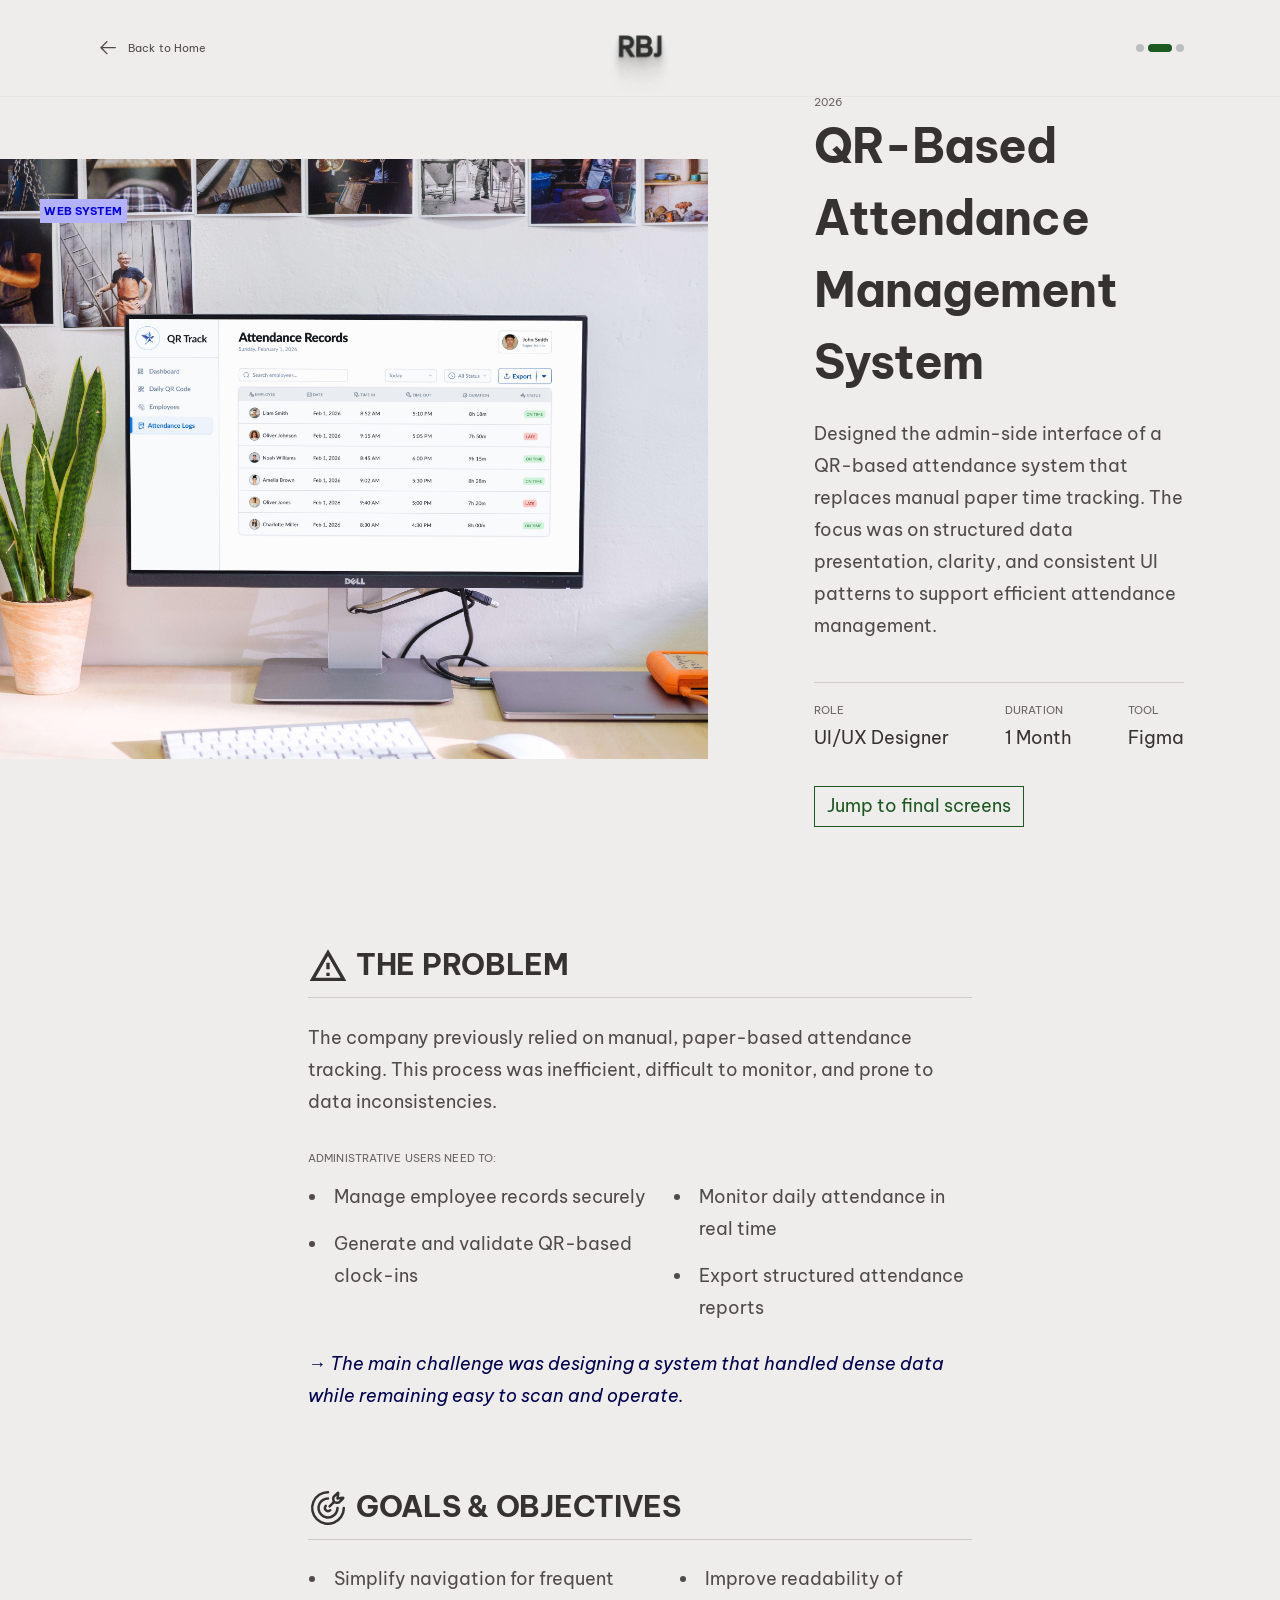
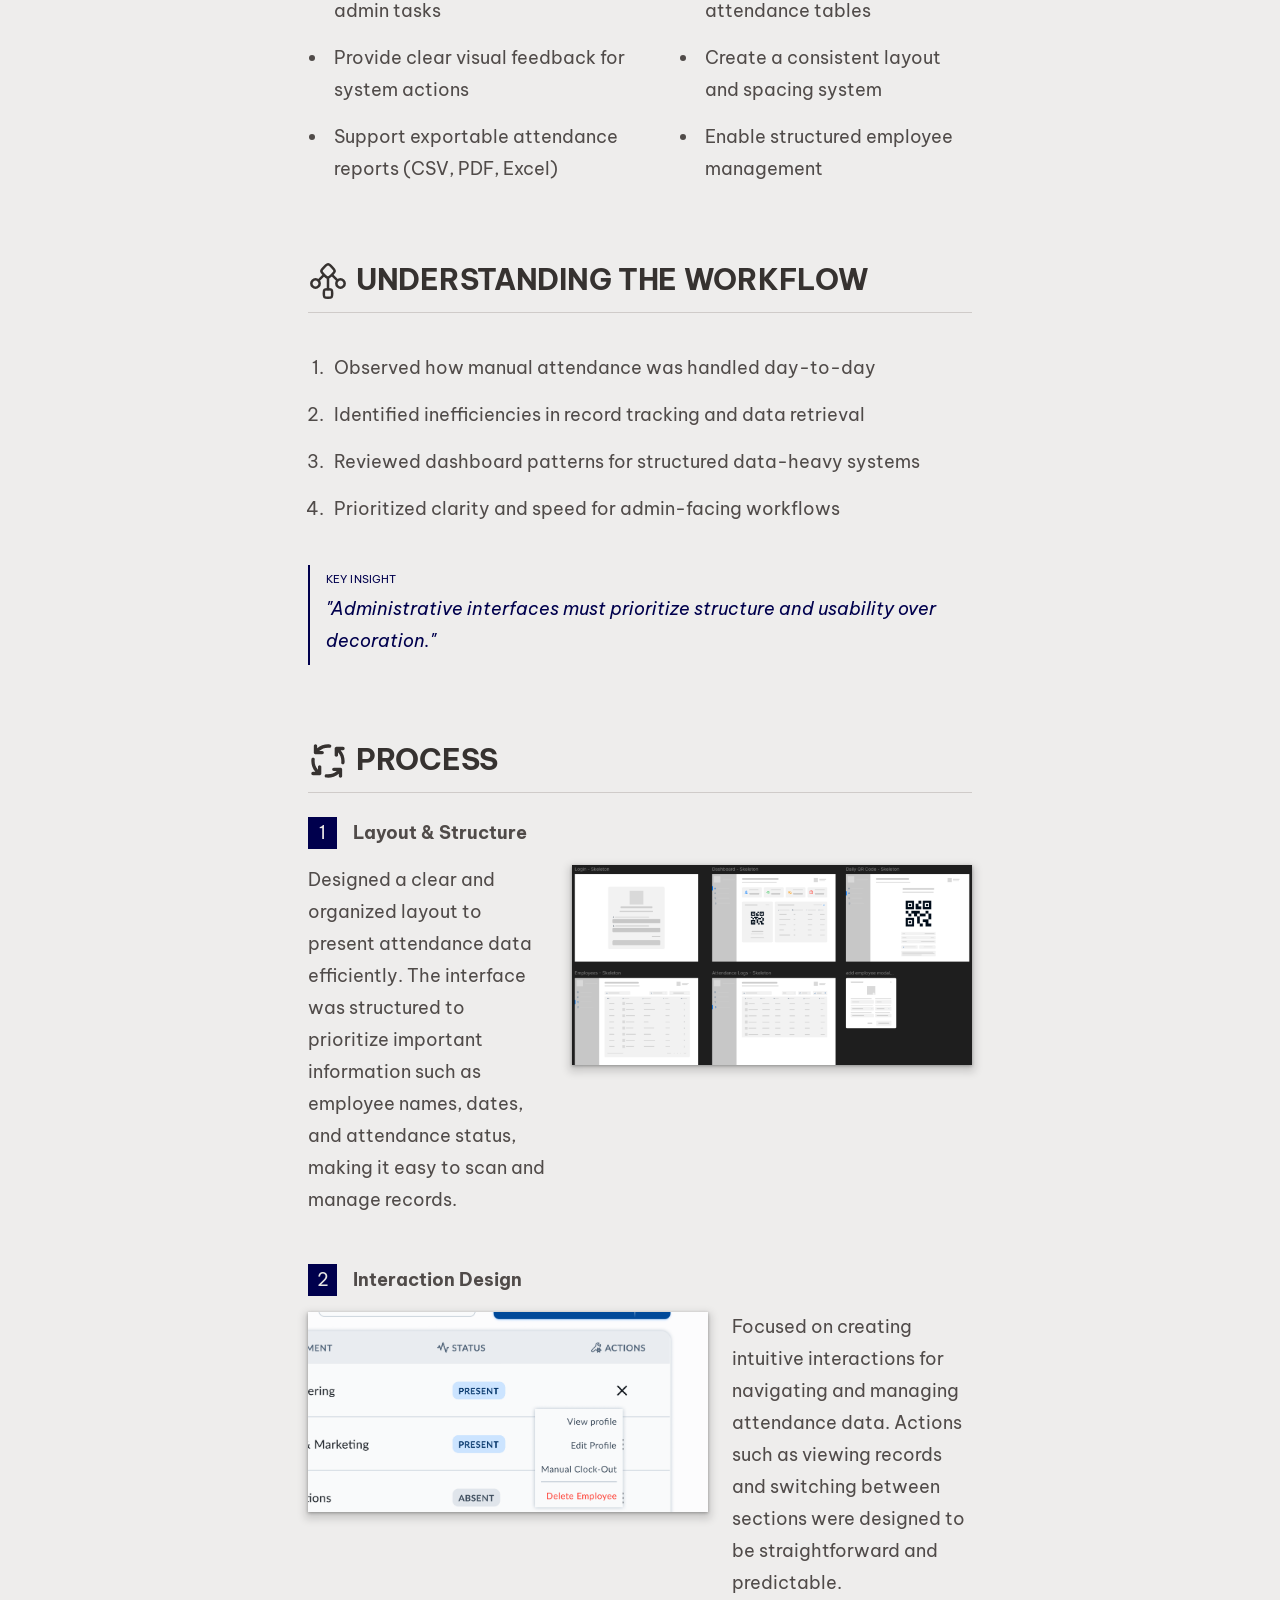
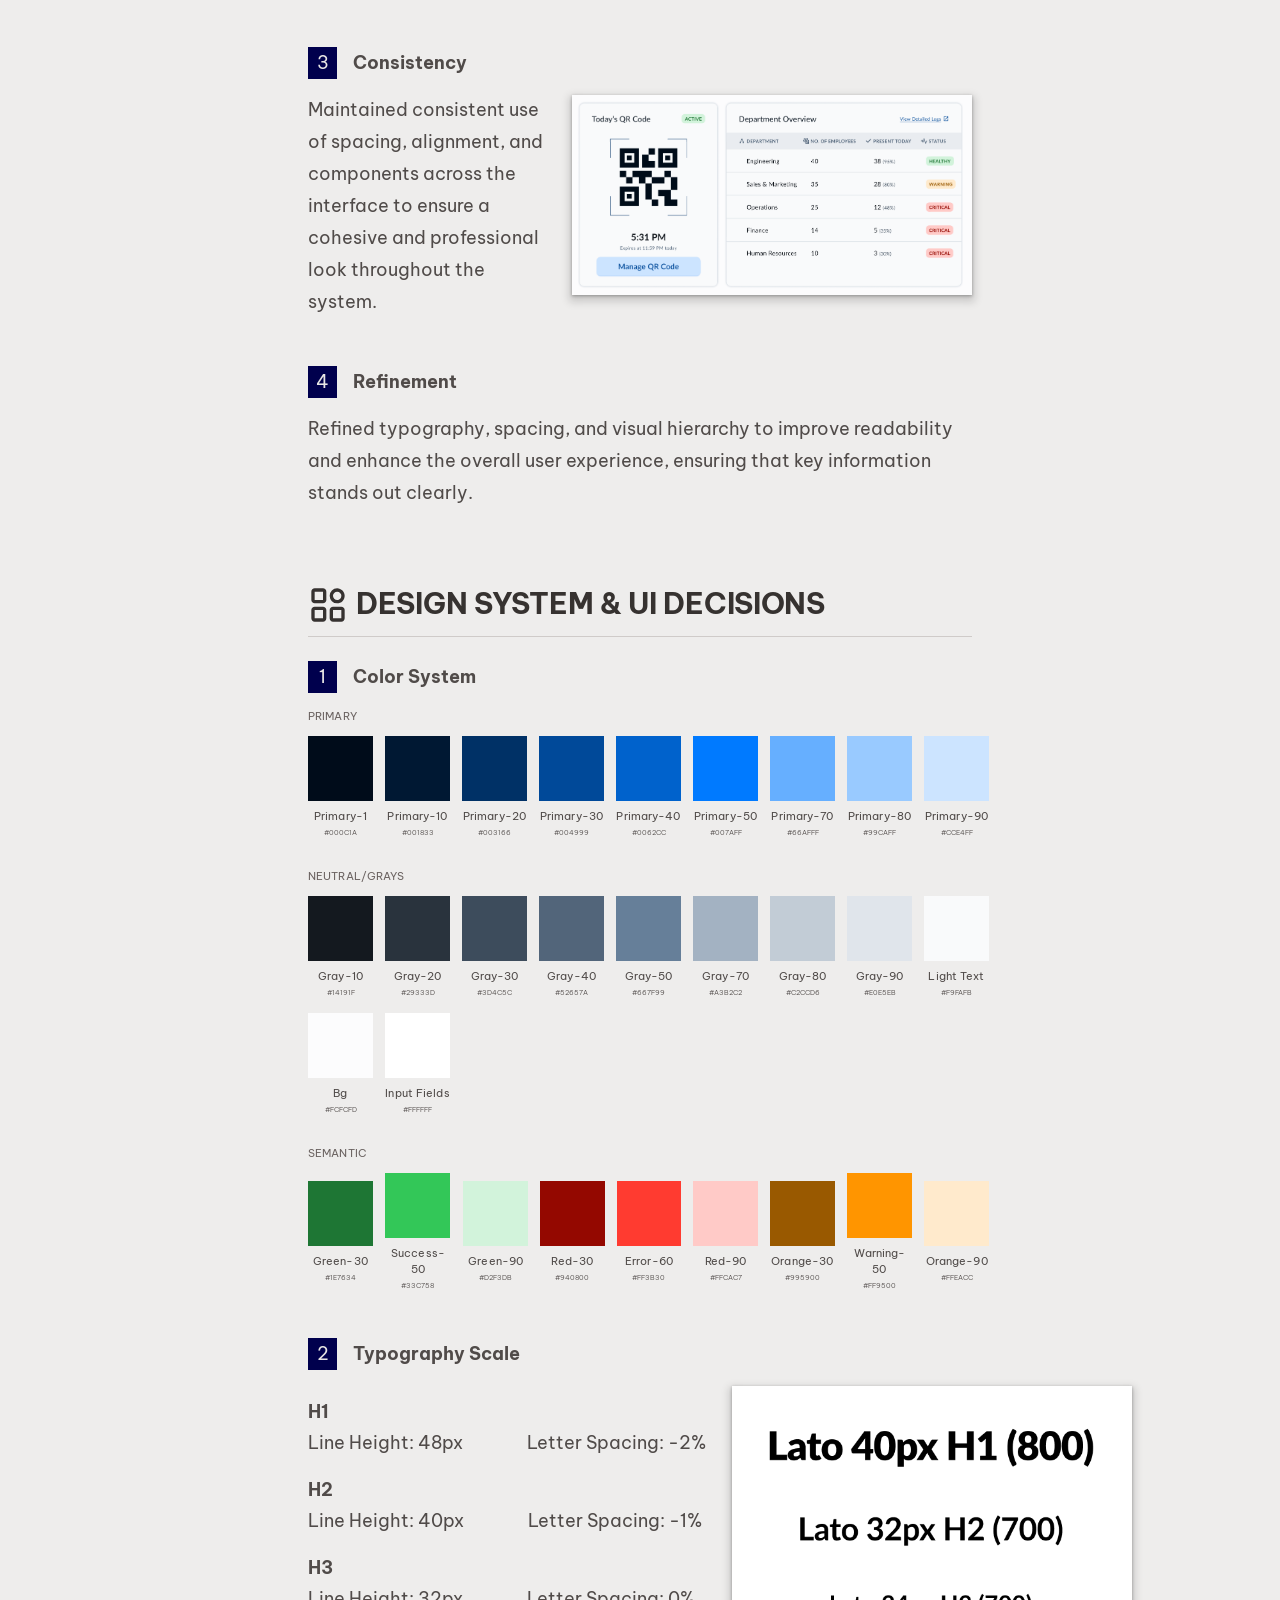
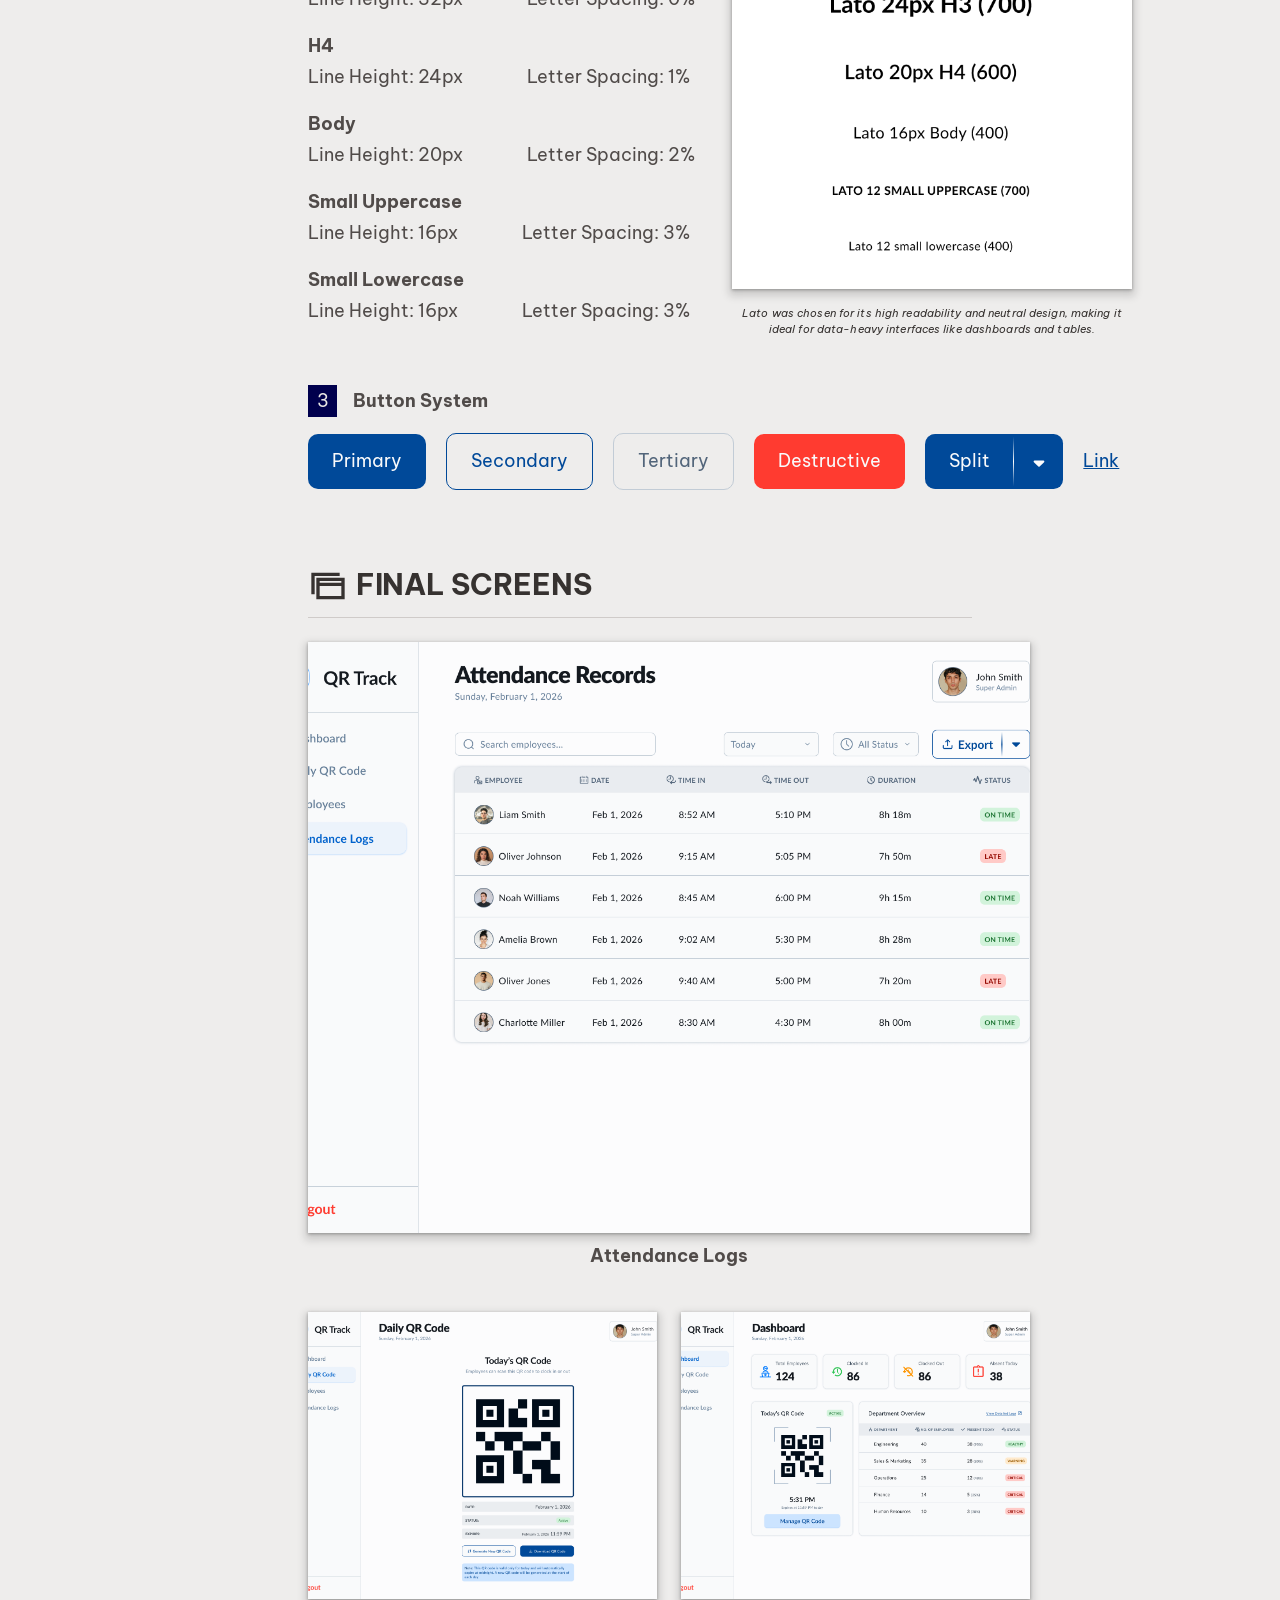
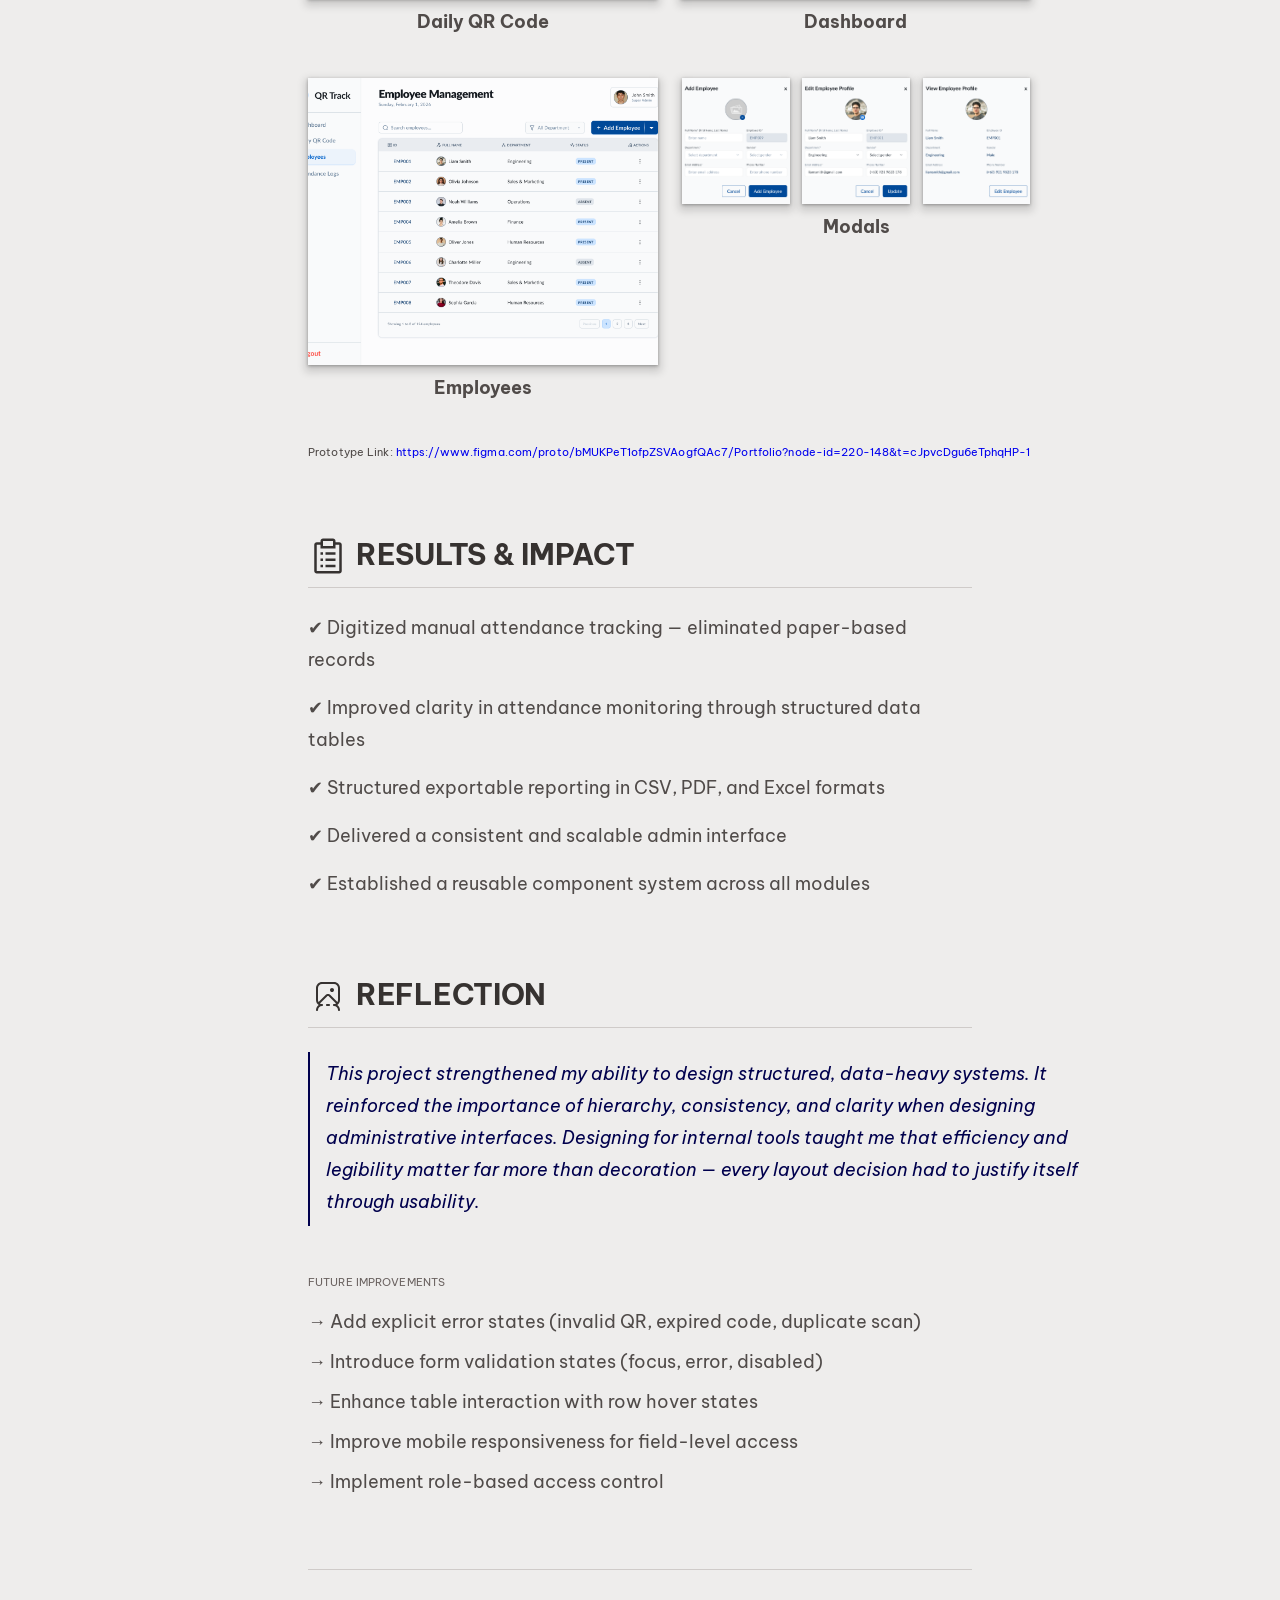
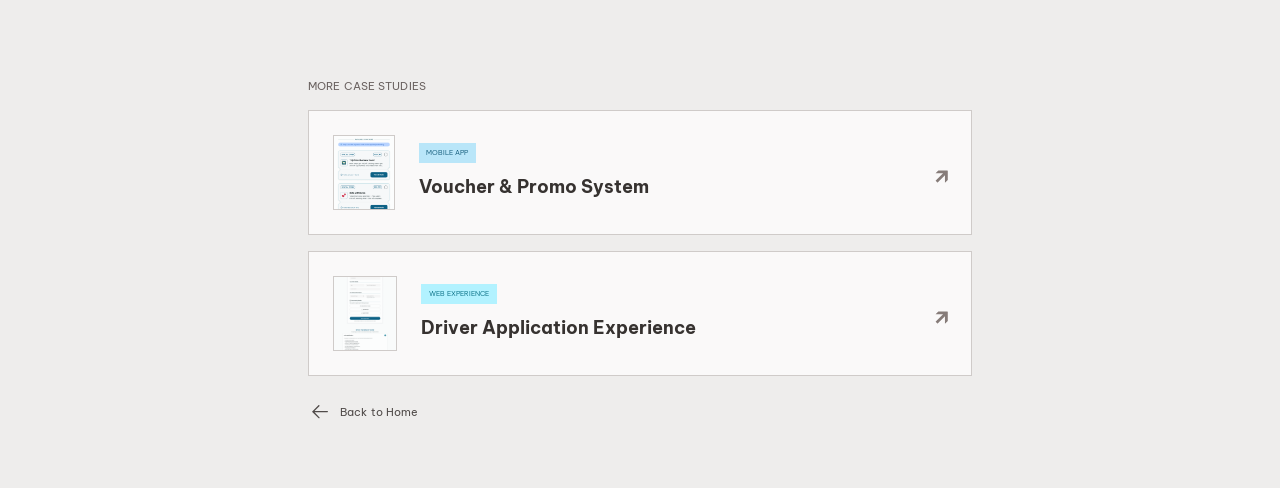
==== commit 58daac2f: "Update casestudy1.html" ====
--- a/casestudy1.html
+++ b/casestudy1.html
@@ -674,7 +674,7 @@
             <a class="next-case-study-border" href="casestudy3.html" style="text-decoration: none; cursor: pointer;">
                 <div class="next-case-study">
                     <div class="next-case-study-content">
-                        <img class="next-case-study-pic" src="images/_Apply as Driver_ page.png" alt="">
+                        <img class="next-case-study-pic" src="images/Apply as Driver.png" alt="">
                         <div class="soft-app-and-title">
                             <div class="more-case-studies-soft-app-border-2">
                                 <div class="soft-app-name-2">WEB EXPERIENCE</div>
@@ -704,4 +704,4 @@
     </button>
     <script src="script.js"></script>
   </body>
-</html>+</html>
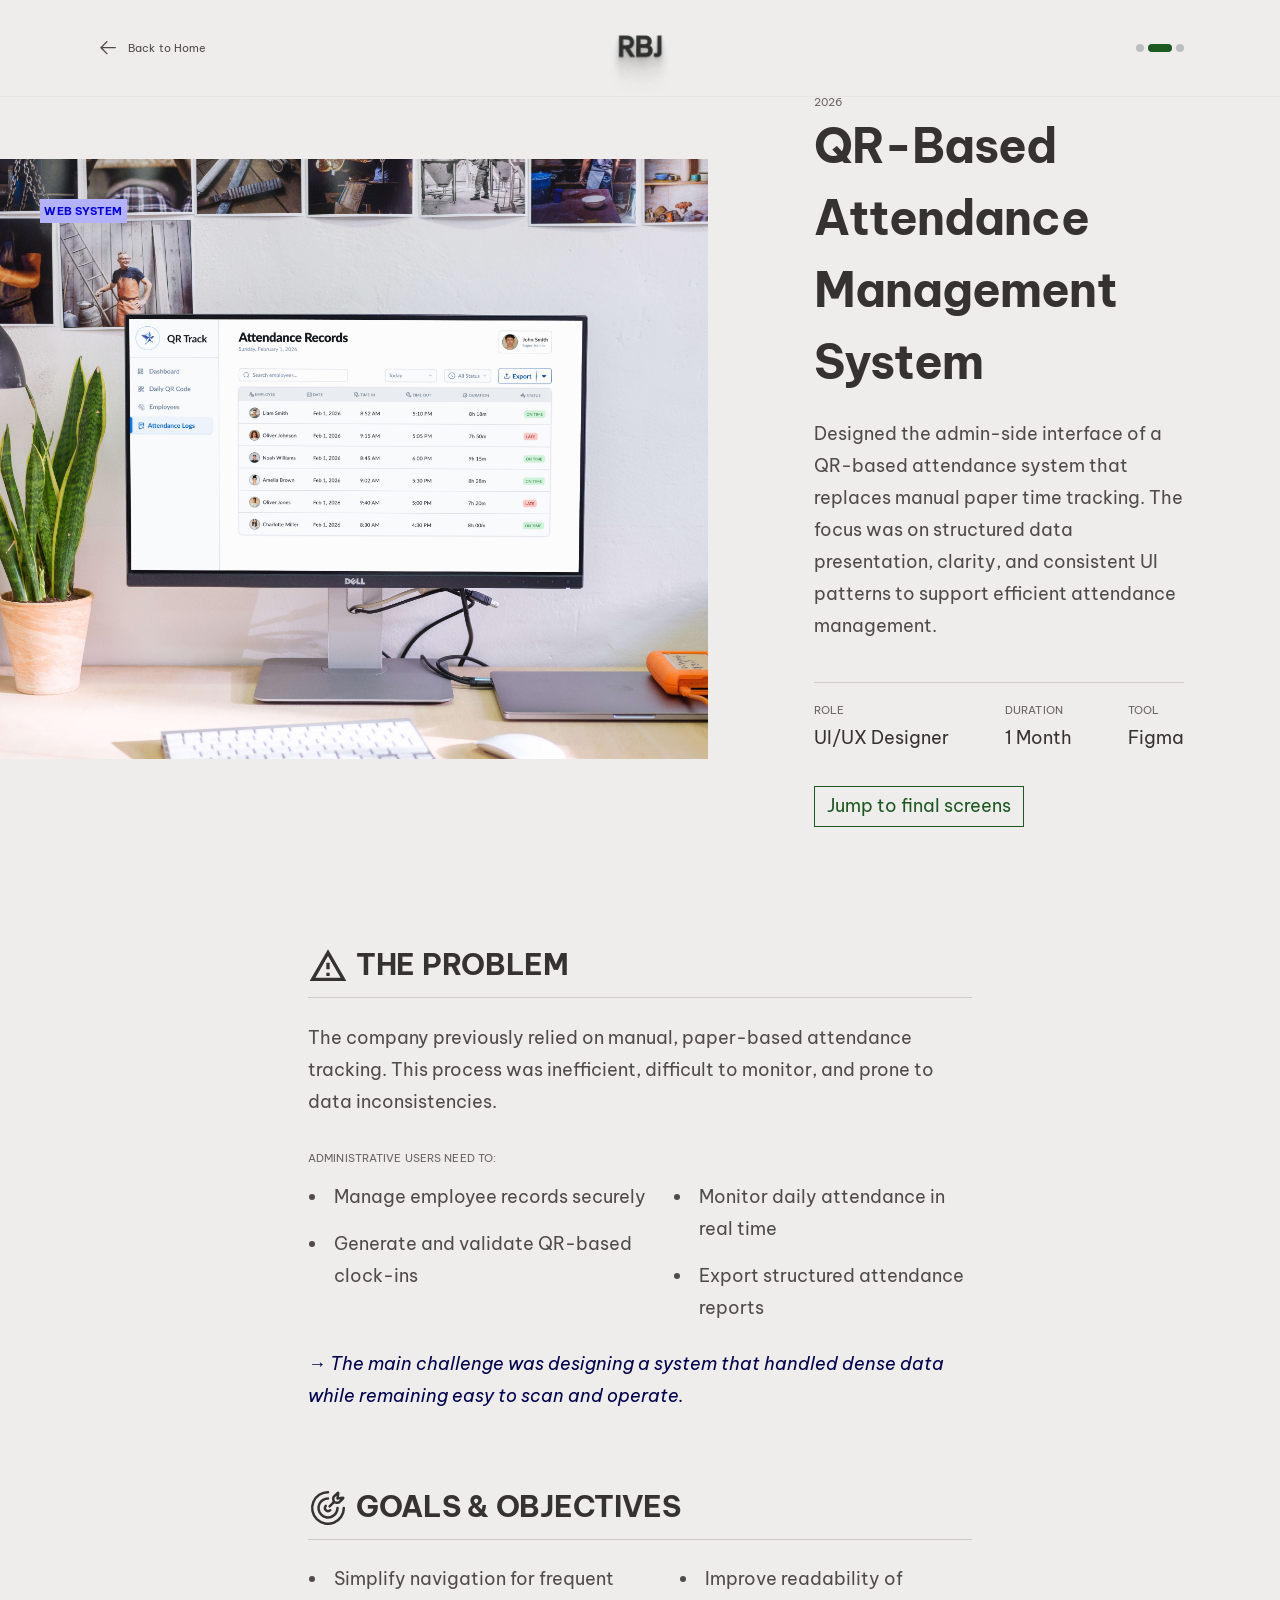
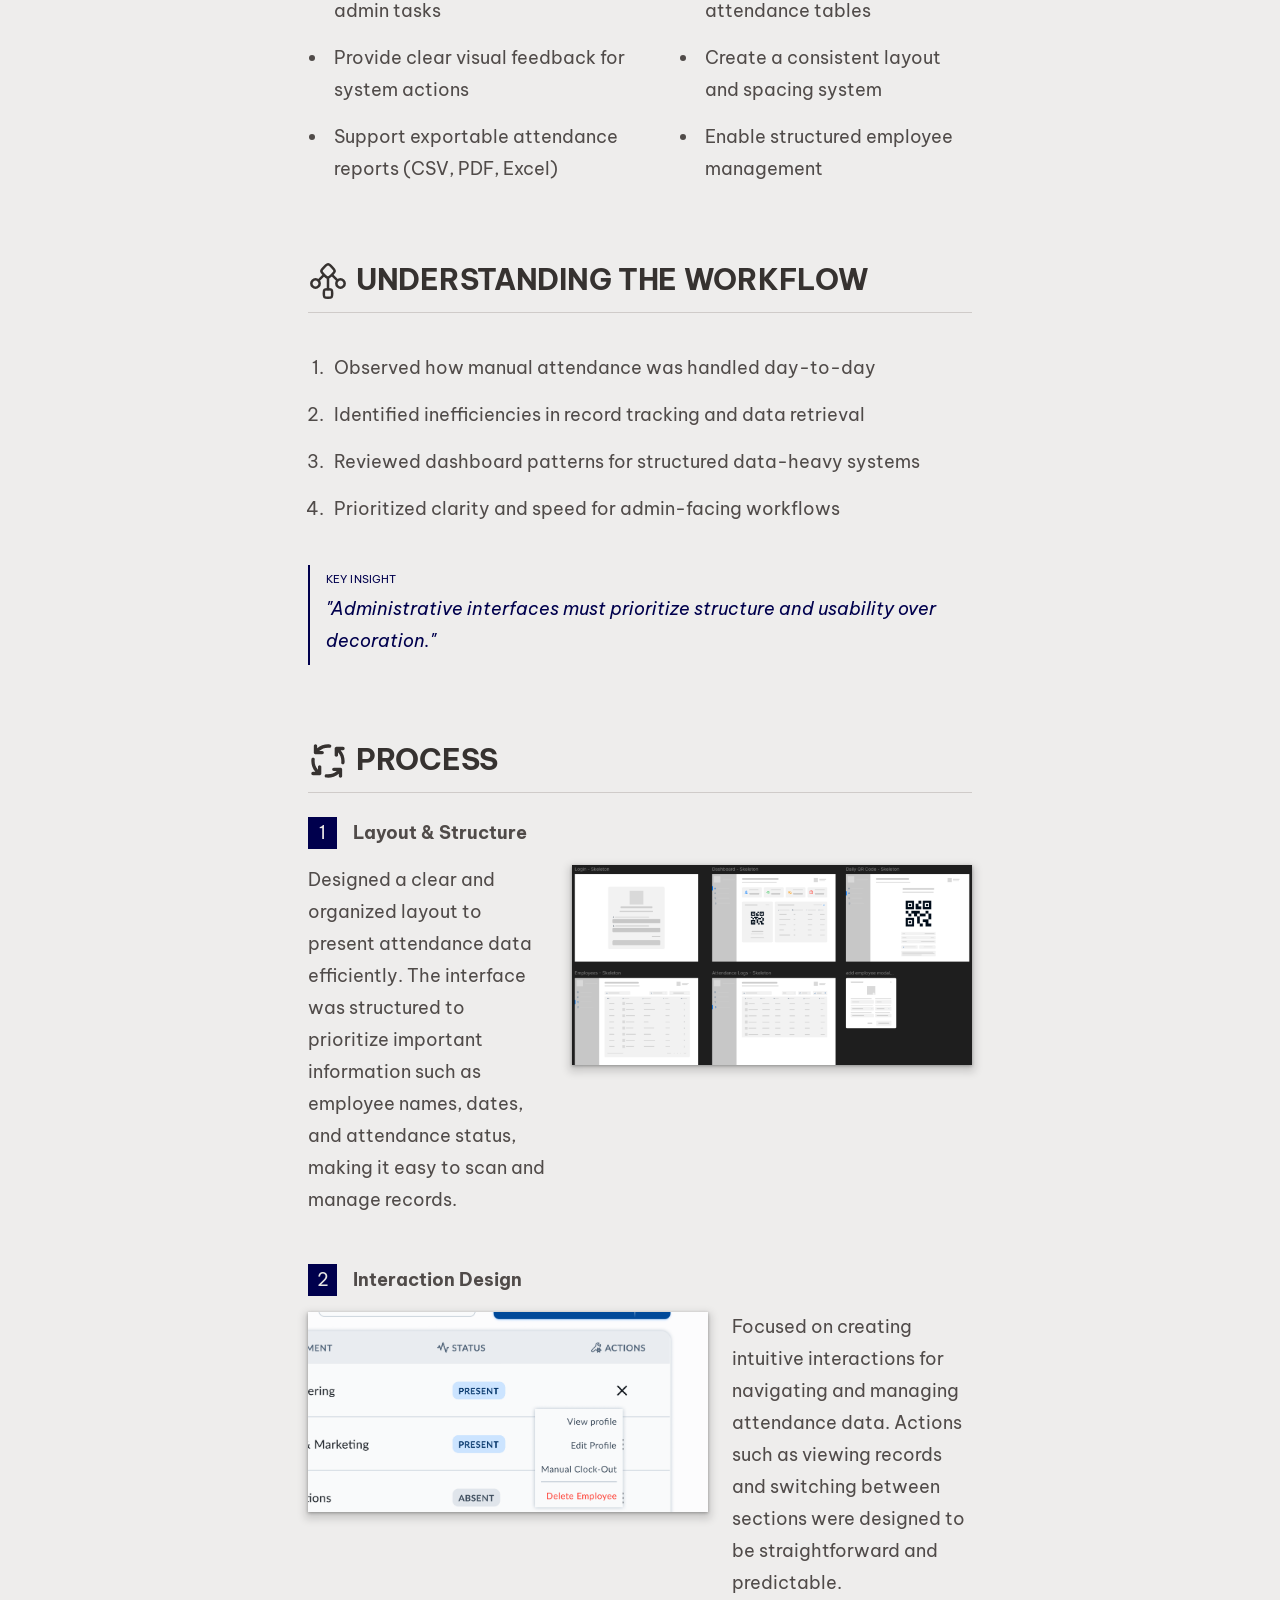
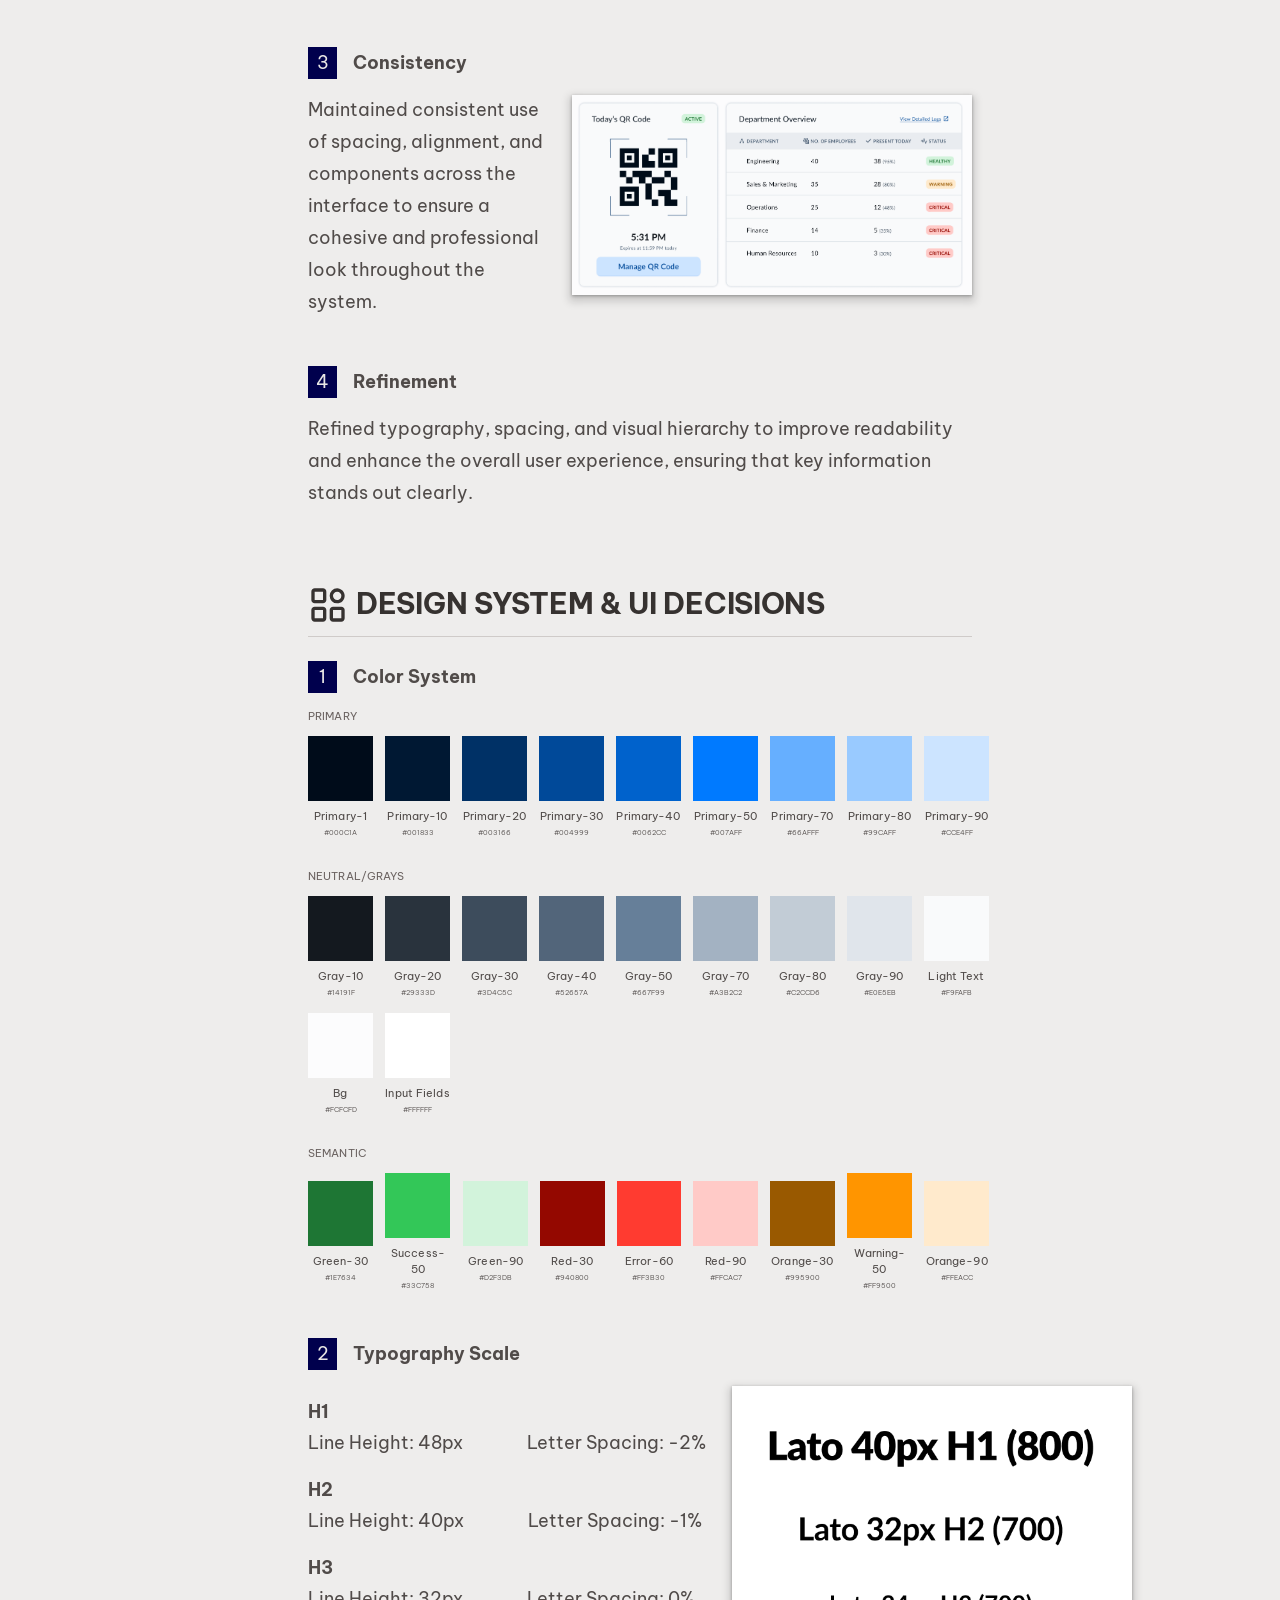
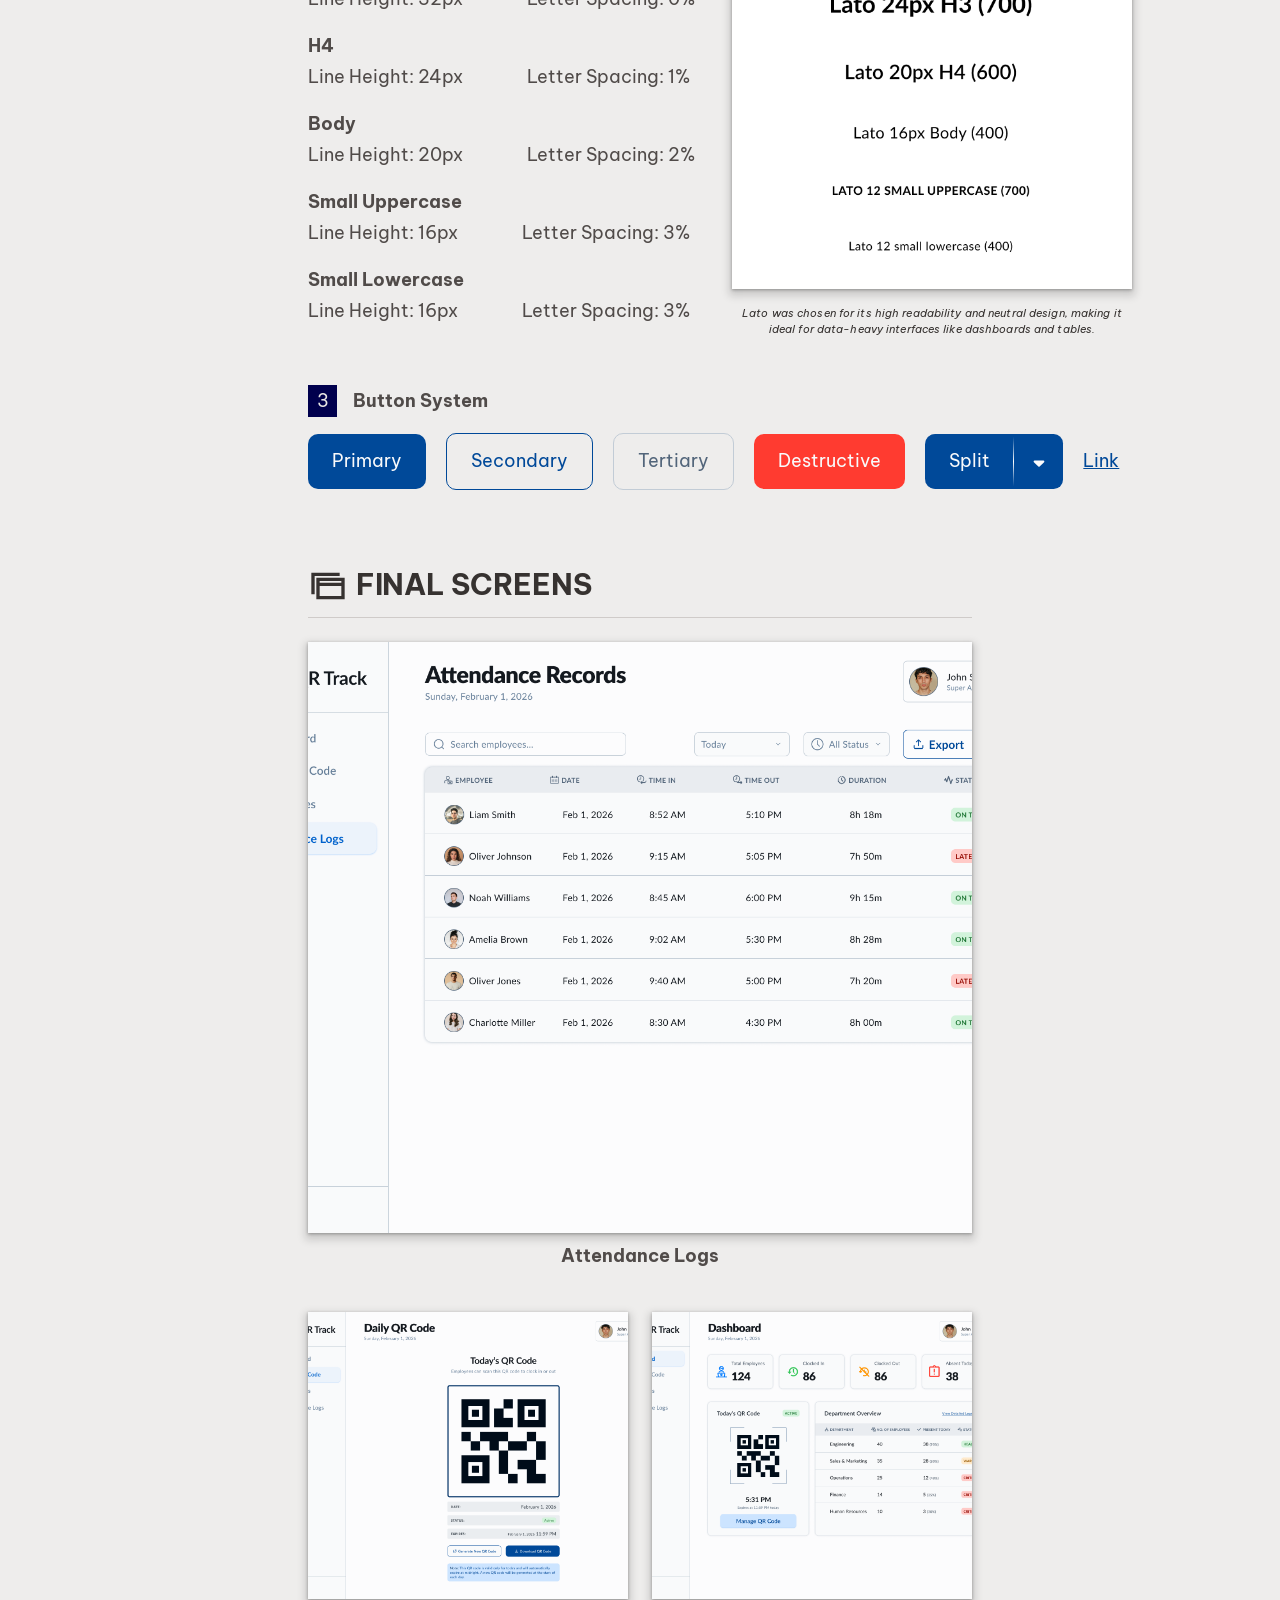
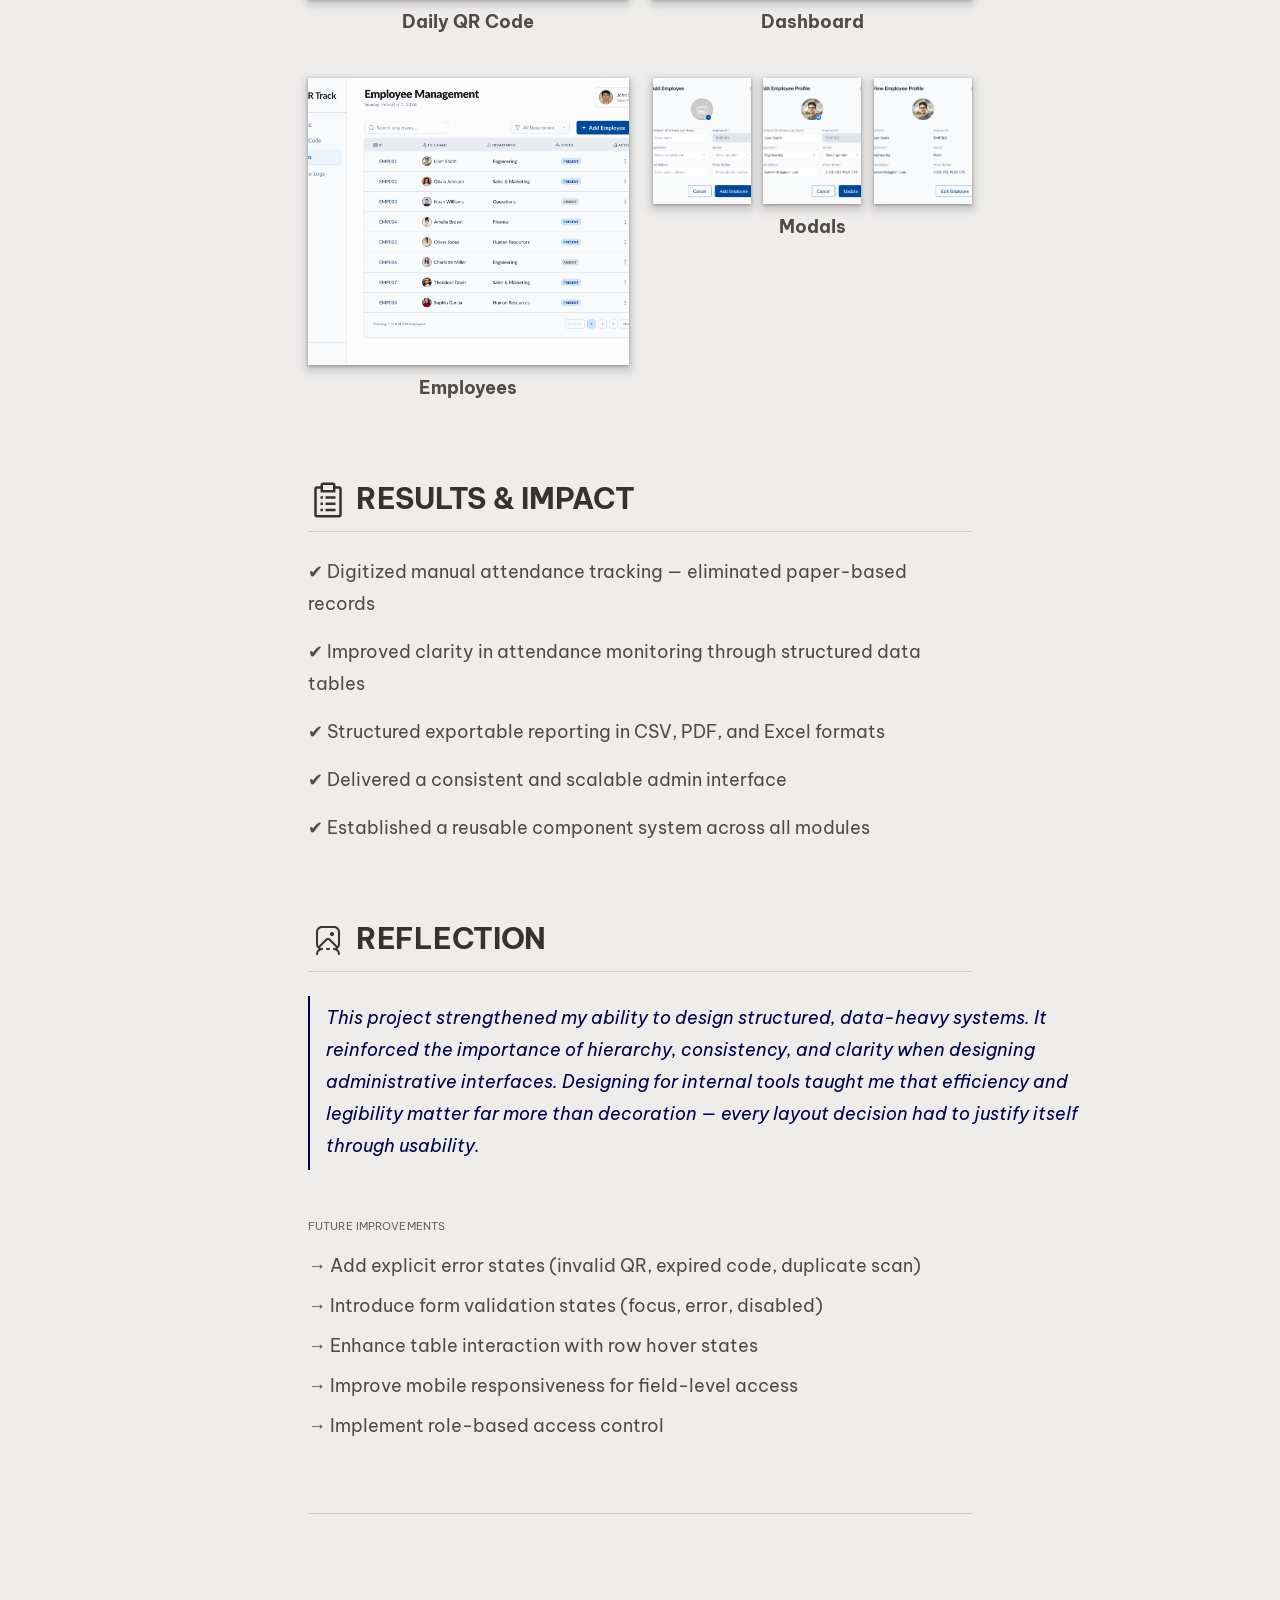
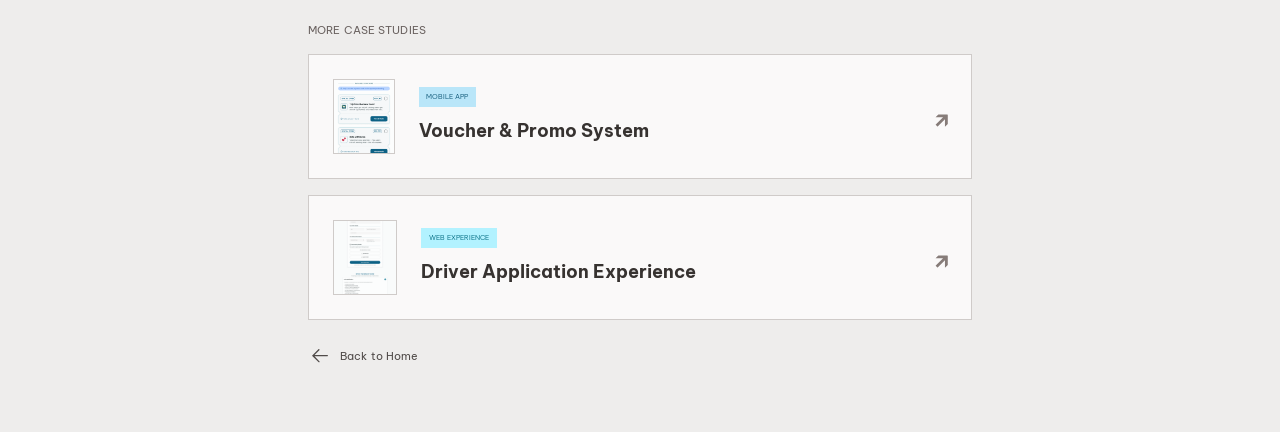
==== commit ab36bd0e: "removed prototype link" ====
--- a/casestudy1.html
+++ b/casestudy1.html
@@ -613,9 +613,6 @@
                     <div class="pic-name">Modals</div>
                 </div>
             </div>
-            <div class="prototype-link">
-            Prototype Link: <a href="https://www.figma.com/proto/bMUKPeT1ofpZSVAogfQAc7/Portfolio?node-id=220-148&t=cJpvcDgu6eTphqHP-1" target="_blank">https://www.figma.com/proto/bMUKPeT1ofpZSVAogfQAc7/Portfolio?node-id=220-148&t=cJpvcDgu6eTphqHP-1</a>
-            </div>
        </div>
     </section>
     <section class="results-and-impact">
